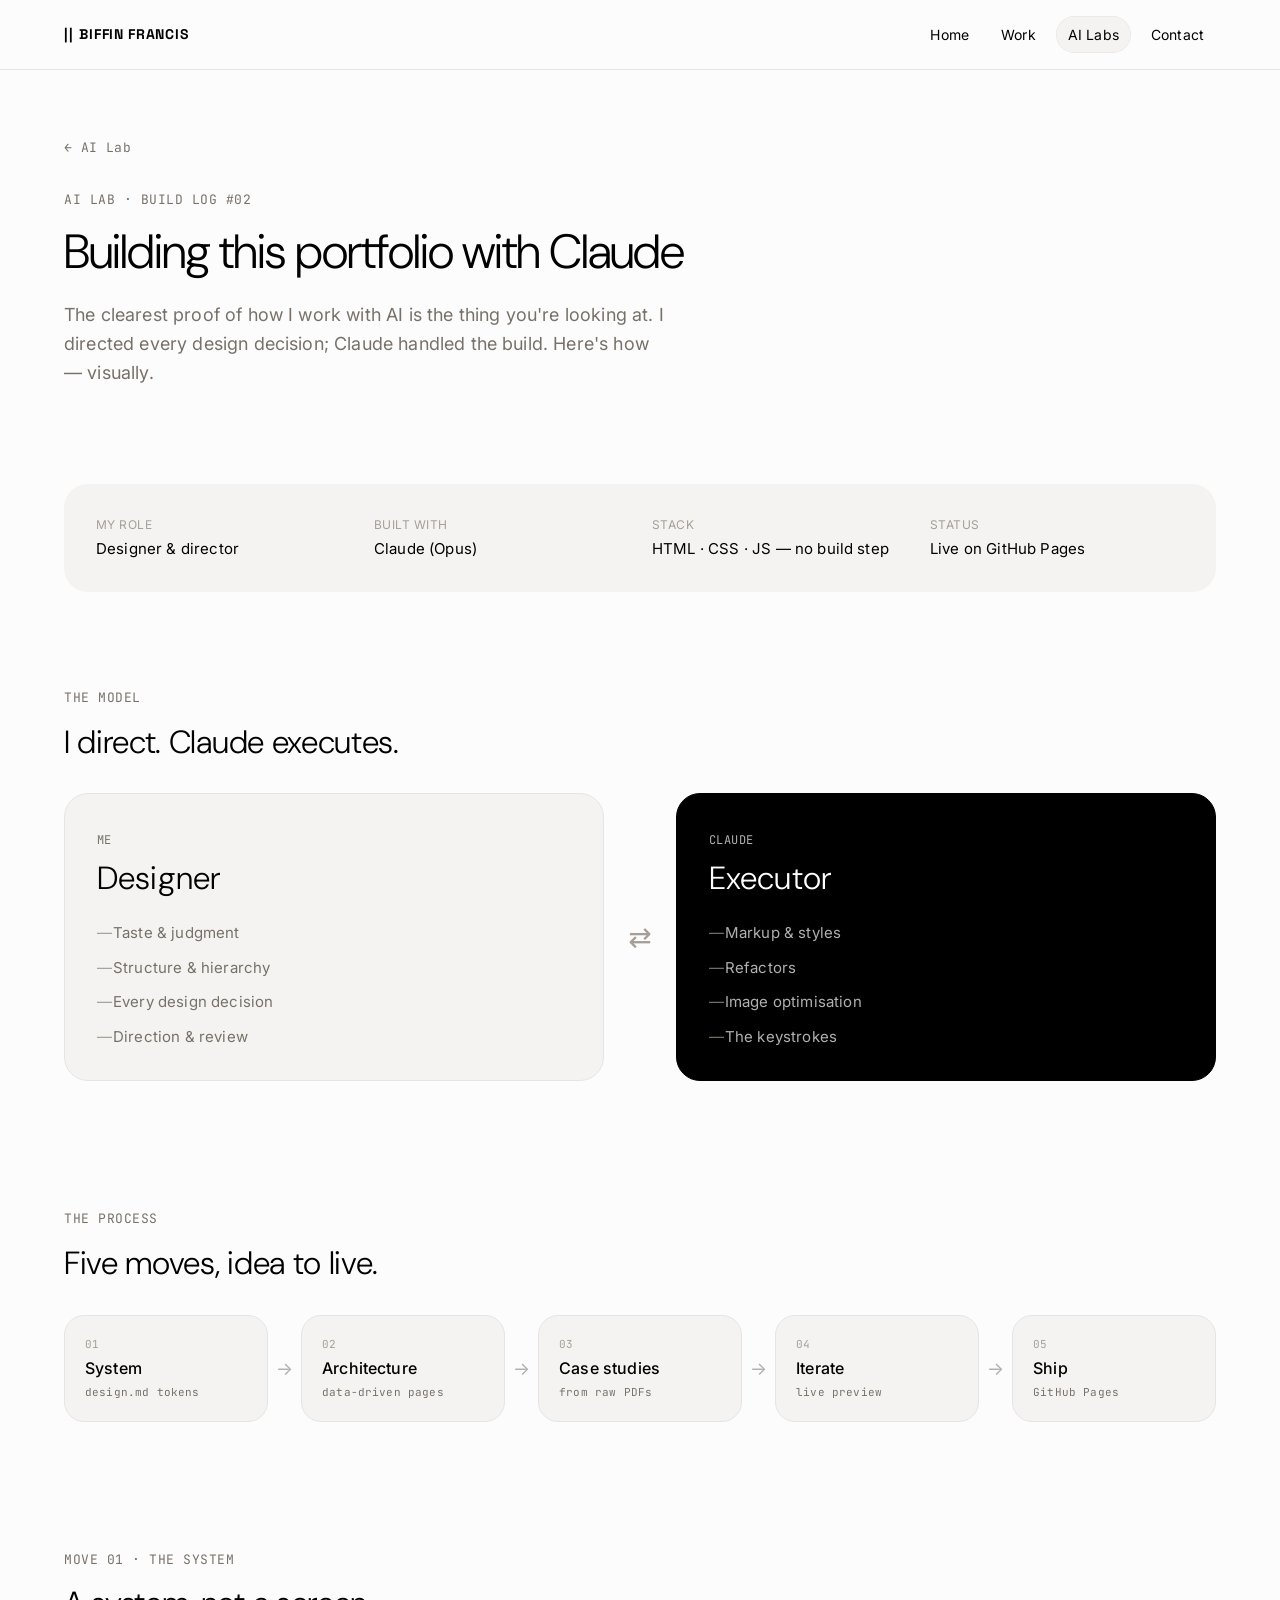
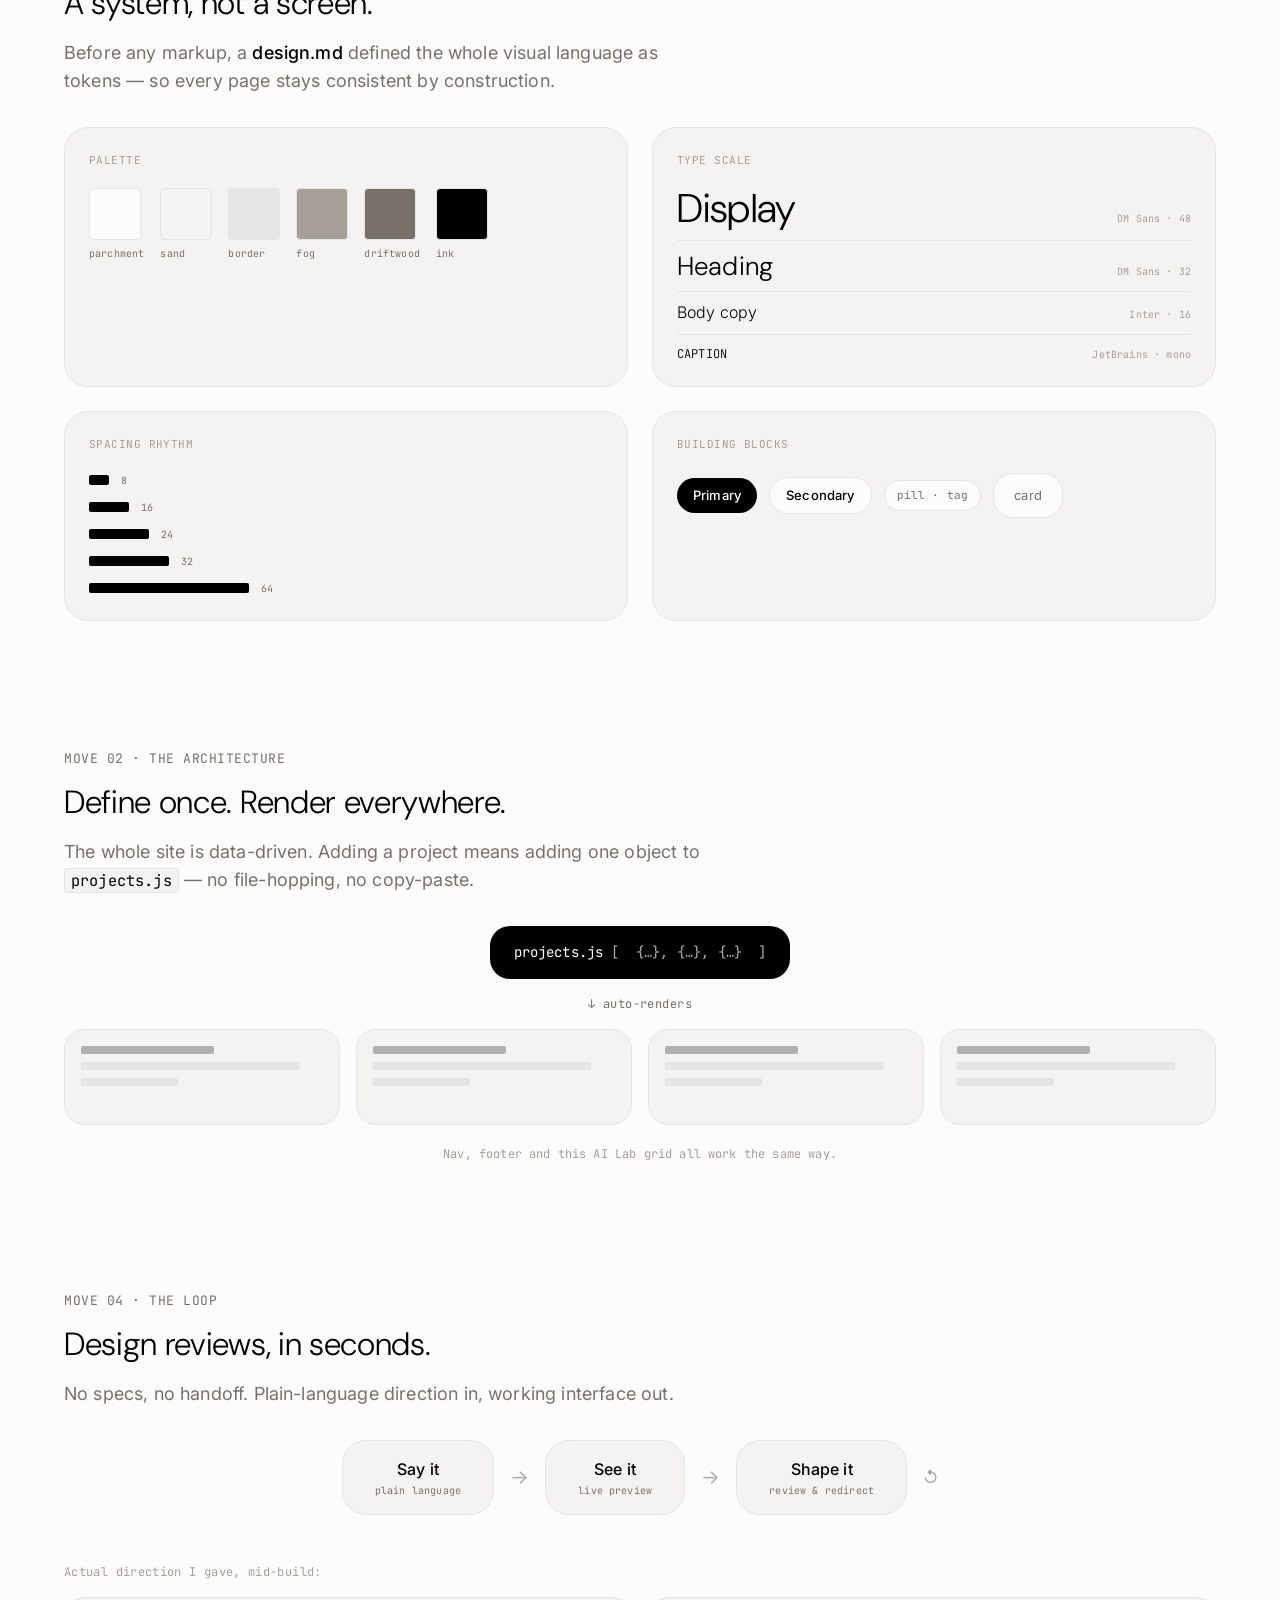
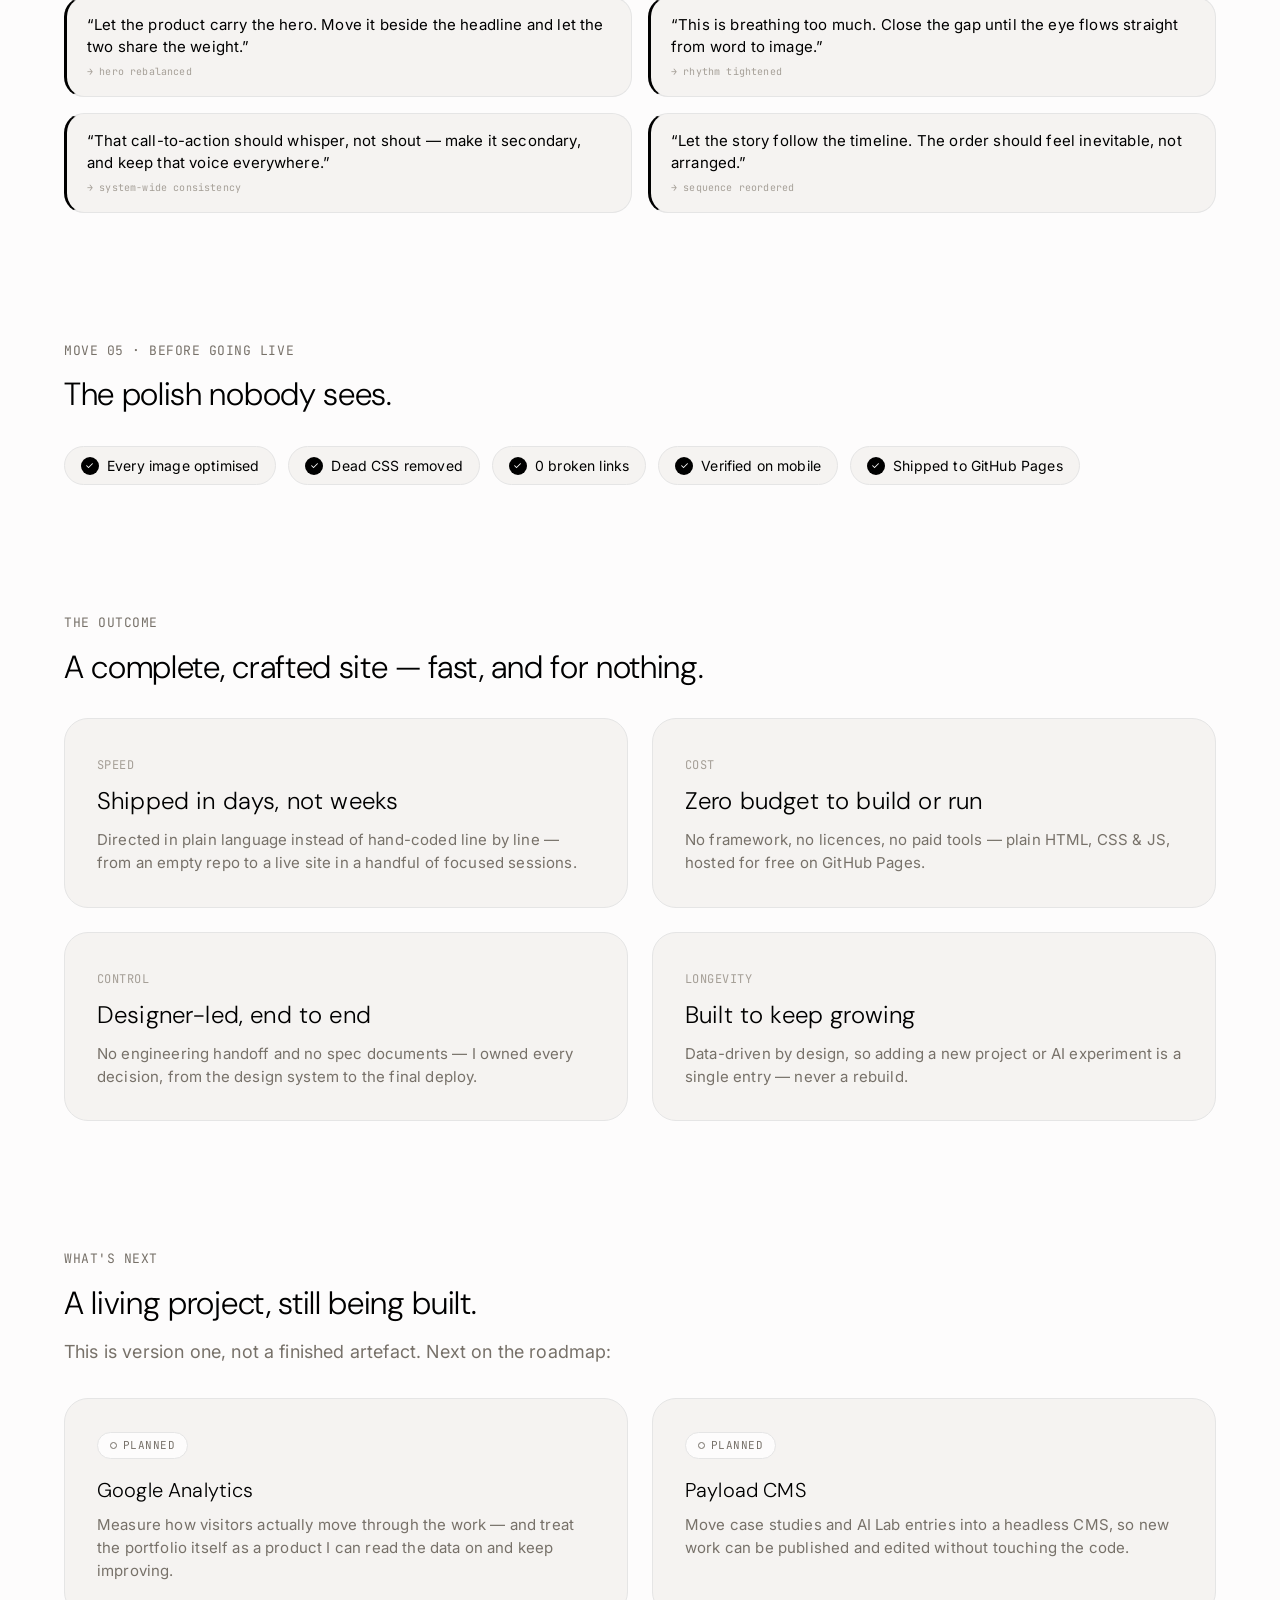
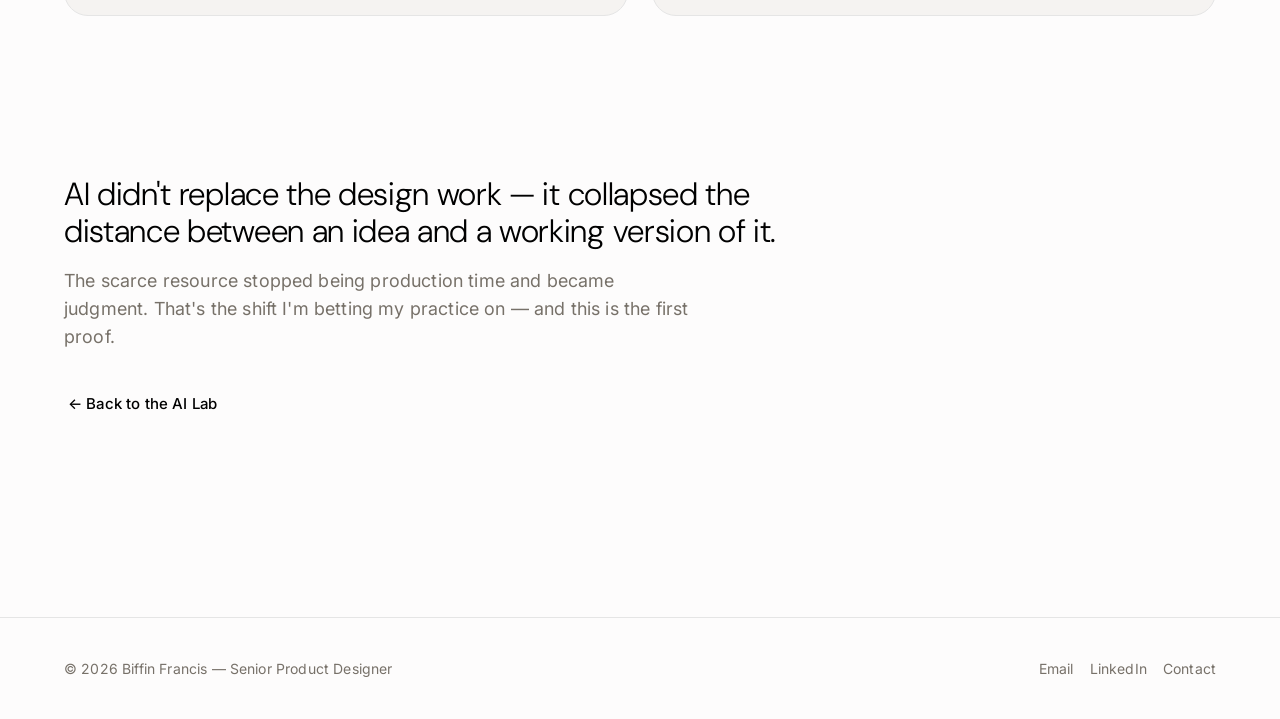
==== ai-portfolio.html @ be698247 "Add AI Lab section with two build logs - ai.html: new AI Lab landing page with data-driven experimen" ====
<!DOCTYPE html>
<html lang="en">
<head>
  <meta charset="UTF-8" />
  <meta name="viewport" content="width=device-width, initial-scale=1.0" />
  <title>Building this portfolio with Claude — Biffin Francis</title>
  <meta name="description" content="A visual build log: how this portfolio was designed and built with Claude — from a design system to a data-driven site, shown step by step." />
  <link rel="preconnect" href="https://fonts.googleapis.com" />
  <link rel="preconnect" href="https://fonts.gstatic.com" crossorigin />
  <link href="https://fonts.googleapis.com/css2?family=DM+Sans:wght@300&family=Inter:wght@400;500&family=Space+Grotesk:wght@700&family=JetBrains+Mono&display=swap" rel="stylesheet" />
  <link rel="stylesheet" href="styles.css" />
</head>
<body>
  <div id="site-nav"></div>

  <main>
    <!-- Hero -->
    <section class="section--tight">
      <div class="container">
        <a class="case-back" href="ai.html">← AI Lab</a>
        <p class="eyebrow mt-32">AI Lab · Build log #02</p>
        <h1 class="display mt-16">Building this portfolio with Claude</h1>
        <p class="hero__intro mt-24" style="max-width: 600px;">
          The clearest proof of how I work with AI is the thing you're looking at.
          I directed every design decision; Claude handled the build. Here's how — visually.
        </p>
      </div>
    </section>

    <!-- Overview -->
    <section class="section--compact">
      <div class="container">
        <div class="card card--large">
          <div class="case-overview">
            <div class="case-overview__item">
              <span class="case-overview__label">My role</span>
              <span class="case-overview__value">Designer &amp; director</span>
            </div>
            <div class="case-overview__item">
              <span class="case-overview__label">Built with</span>
              <span class="case-overview__value">Claude (Opus)</span>
            </div>
            <div class="case-overview__item">
              <span class="case-overview__label">Stack</span>
              <span class="case-overview__value">HTML · CSS · JS — no build step</span>
            </div>
            <div class="case-overview__item">
              <span class="case-overview__label">Status</span>
              <span class="case-overview__value">Live on GitHub Pages</span>
            </div>
          </div>
        </div>
      </div>
    </section>

    <!-- The model -->
    <section class="section--tight">
      <div class="container">
        <p class="eyebrow">The model</p>
        <h2 class="viz-h mt-16">I direct. Claude executes.</h2>
        <div class="model">
          <div class="model__card">
            <span class="model__role">Me</span>
            <span class="model__name">Designer</span>
            <ul class="model__list">
              <li>Taste &amp; judgment</li>
              <li>Structure &amp; hierarchy</li>
              <li>Every design decision</li>
              <li>Direction &amp; review</li>
            </ul>
          </div>
          <div class="model__link" aria-hidden="true">⇄</div>
          <div class="model__card model__card--ink">
            <span class="model__role">Claude</span>
            <span class="model__name">Executor</span>
            <ul class="model__list">
              <li>Markup &amp; styles</li>
              <li>Refactors</li>
              <li>Image optimisation</li>
              <li>The keystrokes</li>
            </ul>
          </div>
        </div>
      </div>
    </section>

    <!-- The process -->
    <section class="section--tight">
      <div class="container">
        <p class="eyebrow">The process</p>
        <h2 class="viz-h mt-16">Five moves, idea to live.</h2>
        <div class="pipeline">
          <div class="pipe-step">
            <span class="pipe-step__n">01</span>
            <span class="pipe-step__t">System</span>
            <span class="pipe-step__s">design.md tokens</span>
          </div>
          <div class="pipe-arrow" aria-hidden="true">→</div>
          <div class="pipe-step">
            <span class="pipe-step__n">02</span>
            <span class="pipe-step__t">Architecture</span>
            <span class="pipe-step__s">data-driven pages</span>
          </div>
          <div class="pipe-arrow" aria-hidden="true">→</div>
          <div class="pipe-step">
            <span class="pipe-step__n">03</span>
            <span class="pipe-step__t">Case studies</span>
            <span class="pipe-step__s">from raw PDFs</span>
          </div>
          <div class="pipe-arrow" aria-hidden="true">→</div>
          <div class="pipe-step">
            <span class="pipe-step__n">04</span>
            <span class="pipe-step__t">Iterate</span>
            <span class="pipe-step__s">live preview</span>
          </div>
          <div class="pipe-arrow" aria-hidden="true">→</div>
          <div class="pipe-step">
            <span class="pipe-step__n">05</span>
            <span class="pipe-step__t">Ship</span>
            <span class="pipe-step__s">GitHub Pages</span>
          </div>
        </div>
      </div>
    </section>

    <!-- Design system -->
    <section class="section--tight">
      <div class="container">
        <p class="eyebrow">Move 01 · The system</p>
        <h2 class="viz-h mt-16">A system, not a screen.</h2>
        <p class="viz-lead mt-16">Before any markup, a <strong>design.md</strong> defined the whole
        visual language as tokens — so every page stays consistent by construction.</p>
        <div class="ds-grid">
          <div class="ds-panel">
            <div class="ds-panel__label">Palette</div>
            <div class="swatches">
              <div class="swatch"><span class="swatch__chip" style="background:#fdfcfc"></span><span class="swatch__name">parchment</span></div>
              <div class="swatch"><span class="swatch__chip" style="background:#f5f3f1"></span><span class="swatch__name">sand</span></div>
              <div class="swatch"><span class="swatch__chip" style="background:#e5e5e5"></span><span class="swatch__name">border</span></div>
              <div class="swatch"><span class="swatch__chip" style="background:#a59f97"></span><span class="swatch__name">fog</span></div>
              <div class="swatch"><span class="swatch__chip" style="background:#777169"></span><span class="swatch__name">driftwood</span></div>
              <div class="swatch"><span class="swatch__chip" style="background:#000000"></span><span class="swatch__name">ink</span></div>
            </div>
          </div>
          <div class="ds-panel">
            <div class="ds-panel__label">Type scale</div>
            <div class="typeladder">
              <div class="typeladder__row"><span class="typeladder__sample" style="font-size:40px">Display</span><span class="typeladder__meta">DM Sans · 48</span></div>
              <div class="typeladder__row"><span class="typeladder__sample" style="font-size:26px">Heading</span><span class="typeladder__meta">DM Sans · 32</span></div>
              <div class="typeladder__row"><span class="typeladder__sample" style="font-size:16px;font-family:var(--font-inter)">Body copy</span><span class="typeladder__meta">Inter · 16</span></div>
              <div class="typeladder__row"><span class="typeladder__sample" style="font-size:12px;font-family:var(--font-mono)">CAPTION</span><span class="typeladder__meta">JetBrains · mono</span></div>
            </div>
          </div>
          <div class="ds-panel">
            <div class="ds-panel__label">Spacing rhythm</div>
            <div class="rhythm">
              <div class="rhythm__row"><span class="rhythm__bar" style="width:20px"></span><span class="rhythm__label">8</span></div>
              <div class="rhythm__row"><span class="rhythm__bar" style="width:40px"></span><span class="rhythm__label">16</span></div>
              <div class="rhythm__row"><span class="rhythm__bar" style="width:60px"></span><span class="rhythm__label">24</span></div>
              <div class="rhythm__row"><span class="rhythm__bar" style="width:80px"></span><span class="rhythm__label">32</span></div>
              <div class="rhythm__row"><span class="rhythm__bar" style="width:160px"></span><span class="rhythm__label">64</span></div>
            </div>
          </div>
          <div class="ds-panel">
            <div class="ds-panel__label">Building blocks</div>
            <div class="blocks">
              <span class="blocks__btn blocks__btn--primary">Primary</span>
              <span class="blocks__btn blocks__btn--secondary">Secondary</span>
              <span class="blocks__pill">pill · tag</span>
              <span class="blocks__card">card</span>
            </div>
          </div>
        </div>
      </div>
    </section>

    <!-- Data-driven -->
    <section class="section--tight">
      <div class="container">
        <p class="eyebrow">Move 02 · The architecture</p>
        <h2 class="viz-h mt-16">Define once. Render everywhere.</h2>
        <p class="viz-lead mt-16">The whole site is data-driven. Adding a project means adding
        one object to <span class="inline-code">projects.js</span> — no file-hopping, no copy-paste.</p>
        <div class="fanout">
          <div class="fanout__src">projects.js <span class="com">[ &nbsp;{…}, {…}, {…}&nbsp; ]</span></div>
          <div class="fanout__arrow" aria-hidden="true">↓ auto-renders</div>
          <div class="fanout__cards">
            <div class="fanout__card"><span class="bar bar--t"></span><span class="bar bar--m"></span><span class="bar bar--s"></span></div>
            <div class="fanout__card"><span class="bar bar--t"></span><span class="bar bar--m"></span><span class="bar bar--s"></span></div>
            <div class="fanout__card"><span class="bar bar--t"></span><span class="bar bar--m"></span><span class="bar bar--s"></span></div>
            <div class="fanout__card"><span class="bar bar--t"></span><span class="bar bar--m"></span><span class="bar bar--s"></span></div>
          </div>
          <div class="fanout__note">Nav, footer and this AI Lab grid all work the same way.</div>
        </div>
      </div>
    </section>

    <!-- Iteration -->
    <section class="section--tight">
      <div class="container">
        <p class="eyebrow">Move 04 · The loop</p>
        <h2 class="viz-h mt-16">Design reviews, in seconds.</h2>
        <p class="viz-lead mt-16">No specs, no handoff. Plain-language direction in, working interface out.</p>
        <div class="loop">
          <div class="loop__step"><b>Say it</b><span>plain language</span></div>
          <div class="loop__arrow" aria-hidden="true">→</div>
          <div class="loop__step"><b>See it</b><span>live preview</span></div>
          <div class="loop__arrow" aria-hidden="true">→</div>
          <div class="loop__step"><b>Shape it</b><span>review &amp; redirect</span></div>
          <div class="loop__arrow loop__arrow--back" aria-hidden="true">↺</div>
        </div>
        <p class="notes-label">Actual direction I gave, mid-build:</p>
        <div class="notes">
          <div class="note">“Let the product carry the hero. Move it beside the headline and let the two share the weight.”<span>→ hero rebalanced</span></div>
          <div class="note">“This is breathing too much. Close the gap until the eye flows straight from word to image.”<span>→ rhythm tightened</span></div>
          <div class="note">“That call-to-action should whisper, not shout — make it secondary, and keep that voice everywhere.”<span>→ system-wide consistency</span></div>
          <div class="note">“Let the story follow the timeline. The order should feel inevitable, not arranged.”<span>→ sequence reordered</span></div>
        </div>
      </div>
    </section>

    <!-- Pre-launch polish -->
    <section class="section--tight">
      <div class="container">
        <p class="eyebrow">Move 05 · Before going live</p>
        <h2 class="viz-h mt-16">The polish nobody sees.</h2>
        <div class="checklist">
          <span class="check"><span class="check__tick">✓</span> Every image optimised</span>
          <span class="check"><span class="check__tick">✓</span> Dead CSS removed</span>
          <span class="check"><span class="check__tick">✓</span> 0 broken links</span>
          <span class="check"><span class="check__tick">✓</span> Verified on mobile</span>
          <span class="check"><span class="check__tick">✓</span> Shipped to GitHub Pages</span>
        </div>
      </div>
    </section>

    <!-- The outcome (qualities, not a scoreboard) -->
    <section class="section--tight">
      <div class="container">
        <p class="eyebrow">The outcome</p>
        <h2 class="viz-h mt-16">A complete, crafted site — fast, and for nothing.</h2>
        <div class="outcomes">
          <div class="outcome">
            <span class="outcome__k">Speed</span>
            <span class="outcome__t">Shipped in days, not weeks</span>
            <p class="outcome__d">Directed in plain language instead of hand-coded line by line — from an empty repo to a live site in a handful of focused sessions.</p>
          </div>
          <div class="outcome">
            <span class="outcome__k">Cost</span>
            <span class="outcome__t">Zero budget to build or run</span>
            <p class="outcome__d">No framework, no licences, no paid tools — plain HTML, CSS &amp; JS, hosted for free on GitHub Pages.</p>
          </div>
          <div class="outcome">
            <span class="outcome__k">Control</span>
            <span class="outcome__t">Designer-led, end to end</span>
            <p class="outcome__d">No engineering handoff and no spec documents — I owned every decision, from the design system to the final deploy.</p>
          </div>
          <div class="outcome">
            <span class="outcome__k">Longevity</span>
            <span class="outcome__t">Built to keep growing</span>
            <p class="outcome__d">Data-driven by design, so adding a new project or AI experiment is a single entry — never a rebuild.</p>
          </div>
        </div>
      </div>
    </section>

    <!-- What's next -->
    <section class="section--tight">
      <div class="container">
        <p class="eyebrow">What's next</p>
        <h2 class="viz-h mt-16">A living project, still being built.</h2>
        <p class="viz-lead mt-16">This is version one, not a finished artefact. Next on the roadmap:</p>
        <div class="roadmap">
          <div class="road">
            <span class="road__status"><span class="road__dot"></span>Planned</span>
            <span class="road__t">Google Analytics</span>
            <p class="road__d">Measure how visitors actually move through the work — and treat the portfolio itself as a product I can read the data on and keep improving.</p>
          </div>
          <div class="road">
            <span class="road__status"><span class="road__dot"></span>Planned</span>
            <span class="road__t">Payload CMS</span>
            <p class="road__d">Move case studies and AI Lab entries into a headless CMS, so new work can be published and edited without touching the code.</p>
          </div>
        </div>
      </div>
    </section>

    <!-- Closing -->
    <section class="section">
      <div class="container">
        <div class="thesis">
          <p class="viz-h">AI didn't replace the design work — it collapsed the distance
          between an idea and a working version of it.</p>
          <p class="viz-lead mt-16">The scarce resource stopped being production time and became
          judgment. That's the shift I'm betting my practice on — and this is the first proof.</p>
        </div>

        <div class="back-link mt-32">
          <a class="btn btn--ghost" href="ai.html">← Back to the AI Lab</a>
        </div>
      </div>
    </section>
  </main>

  <div id="site-footer"></div>
  <script src="main.js"></script>
</body>
</html>
---- styles.css ----
/* =========================================================================
   Biffin Francis — Portfolio
   Design system: ElevenLabs "Parchment command terminal" (see design MD).
   Single source of truth for all tokens + components. Edit styles ONLY here.
   ========================================================================= */

:root {
  /* --- Colors (verbatim from design MD) --- */
  --color-parchment-white: #fdfcfc;
  --color-warm-sand: #f5f3f1;
  --color-ash-border: #e5e5e5;
  --color-midnight-ink: #000000;
  --color-driftwood: #777169;
  --color-fog: #a59f97;
  --color-silver-mist: #b1b0b0;
  --color-void-violet: #0447ff;   /* decorative orb only */
  --color-ember-orange: #E03E1A;  /* decorative orb only */

  /* --- Fonts (Google Fonts substitutes named in the MD) --- */
  --font-waldenburg: 'DM Sans', ui-sans-serif, system-ui, -apple-system, sans-serif;
  --font-waldenburgfh: 'Space Grotesk', ui-sans-serif, system-ui, sans-serif;
  --font-inter: 'Inter', ui-sans-serif, system-ui, -apple-system, sans-serif;
  --font-mono: 'JetBrains Mono', ui-monospace, Menlo, Consolas, monospace;

  /* --- Type scale --- */
  --text-caption: 10px;
  --text-body: 16px;
  --text-subheading: 18px;
  --text-heading-sm: 20px;
  --text-heading: 32px;
  --text-heading-lg: 36px;
  --text-display: 48px;

  /* --- Spacing --- */
  --spacing-4: 4px;
  --spacing-8: 8px;
  --spacing-12: 12px;
  --spacing-16: 16px;
  --spacing-20: 20px;
  --spacing-24: 24px;
  --spacing-32: 32px;
  --spacing-40: 40px;
  --spacing-48: 48px;
  --spacing-64: 64px;
  --spacing-96: 96px;

  /* --- Radius --- */
  --radius-tags: 14px;
  --radius-cards: 20px;
  --radius-cardlarge: 24px;
  --radius-full: 9999px;
  --radius-inputs: 4px;

  /* --- Shadows (sub-pixel hairlines only) --- */
  --shadow-subtle: rgba(0, 0, 0, 0.075) 0px 0px 0px 0.5px inset;
  --shadow-ring: rgba(0, 0, 0, 0.06) 0px 0px 0px 1px, rgba(0, 0, 0, 0.04) 0px 1px 2px 0px, rgba(0, 0, 0, 0.04) 0px 2px 4px 0px;
  --shadow-elevated: rgba(0, 0, 0, 0.4) 0px 0px 1px 0px, rgba(0, 0, 0, 0.04) 0px 1px 1px 0px, rgba(0, 0, 0, 0.04) 0px 2px 4px 0px;

  /* --- Layout --- */
  --page-max-width: 1200px;
}

/* --- Reset --- */
*, *::before, *::after { box-sizing: border-box; margin: 0; padding: 0; }

html { scroll-behavior: smooth; }

body {
  font-family: var(--font-inter);
  font-size: var(--text-body);
  line-height: 1.5;
  letter-spacing: 0.01em;
  color: var(--color-midnight-ink);
  background: var(--color-parchment-white);
  -webkit-font-smoothing: antialiased;
}

a { color: inherit; text-decoration: none; }
.hero__intro a, .case-block__body a, .impact-proof p a {
  color: var(--color-midnight-ink);
  text-decoration: underline;
  text-underline-offset: 2px;
}
.hero__intro a:hover, .case-block__body a:hover, .impact-proof p a:hover { color: var(--color-driftwood); }

/* --- Layout primitives --- */
.container {
  width: 100%;
  max-width: var(--page-max-width);
  margin: 0 auto;
  padding: 0 var(--spacing-24);
}

.section { padding: var(--spacing-96) 0; }
.section--tight { padding: var(--spacing-64) 0; }
.section--compact { padding: var(--spacing-32) 0; }

/* =========================================================================
   Typography
   ========================================================================= */
.display {
  font-family: var(--font-waldenburg);
  font-weight: 300;
  font-size: var(--text-display);
  line-height: 1.08;
  letter-spacing: -0.02em;
  color: var(--color-midnight-ink);
}

.heading-sm {
  font-family: var(--font-waldenburg);
  font-weight: 300;
  font-size: var(--text-heading-sm);
  line-height: 1.4;
}

.eyebrow {
  font-family: var(--font-mono);
  font-size: 13px;
  letter-spacing: 0.04em;
  text-transform: uppercase;
  color: var(--color-driftwood);
}

/* =========================================================================
   Navigation (injected by main.js)
   ========================================================================= */
.nav {
  position: sticky;
  top: 0;
  z-index: 50;
  background: var(--color-parchment-white);
  border-bottom: 1px solid var(--color-ash-border);
}
.nav__inner {
  max-width: var(--page-max-width);
  margin: 0 auto;
  padding: var(--spacing-16) var(--spacing-24);
  display: flex;
  align-items: center;
  justify-content: space-between;
}
.logo {
  font-family: var(--font-waldenburgfh);
  font-weight: 700;
  font-size: 14px;
  letter-spacing: 0.05em;
  color: var(--color-midnight-ink);
  display: inline-flex;
  align-items: center;
  gap: 6px;
}
.logo__bars { color: var(--color-midnight-ink); }
.nav__links { display: flex; align-items: center; gap: var(--spacing-8); }
.nav__link {
  font-size: 14px;
  font-weight: 400;
  color: var(--color-midnight-ink);
  padding: var(--spacing-8) var(--spacing-12);
  border-radius: var(--radius-full);
  transition: color 0.18s ease, background 0.18s ease;
}
.nav__link:hover { color: var(--color-driftwood); }
.nav__link.is-active {
  background: var(--color-warm-sand);
  box-shadow: var(--shadow-subtle);
}
.nav__toggle {
  display: none;
  background: none;
  border: 1px solid var(--color-ash-border);
  border-radius: var(--radius-full);
  width: 36px; height: 36px;
  cursor: pointer;
  font-size: 16px;
}

/* =========================================================================
   Buttons (all pill-shaped — no rectangles)
   ========================================================================= */
.btn {
  display: inline-flex;
  align-items: center;
  justify-content: center;
  gap: 8px;
  font-family: var(--font-inter);
  font-size: 15px;
  font-weight: 500;
  border-radius: var(--radius-full);
  cursor: pointer;
  transition: opacity 0.18s ease, background 0.18s ease, color 0.18s ease;
  white-space: nowrap;
}
.btn--primary {
  background: var(--color-midnight-ink);
  color: #ffffff;
  border: 1px solid var(--color-ash-border);
  padding: 10px 20px;
}
.btn--primary:hover { opacity: 0.85; }
.btn--secondary {
  background: var(--color-parchment-white);
  color: var(--color-midnight-ink);
  border: 1px solid var(--color-ash-border);
  padding: 10px 18px;
  box-shadow: var(--shadow-ring);
}
.btn--secondary:hover { background: var(--color-warm-sand); }
.btn--ghost {
  background: transparent;
  color: var(--color-midnight-ink);
  border: none;
  padding: 10px 4px;
}
.btn--ghost:hover { color: var(--color-driftwood); }

/* =========================================================================
   Cards
   ========================================================================= */
.card {
  background: var(--color-warm-sand);
  border-radius: var(--radius-cards);
  padding: var(--spacing-32);
}
.card--large { border-radius: var(--radius-cardlarge); }
.deck-cta { display: flex; align-items: center; justify-content: space-between; gap: var(--spacing-32); }
.deck-cta__text { max-width: 480px; }
.deck-cta__text p { color: var(--color-driftwood); margin-top: var(--spacing-8); }
.deck-cta__btn { flex-shrink: 0; }
@media (max-width: 640px) {
  .deck-cta { flex-direction: column; align-items: flex-start; gap: var(--spacing-24); }
}

/* =========================================================================
   Hero (asymmetric: left headline + CTA, right body)
   ========================================================================= */
.hero { position: relative; overflow: hidden; }
.hero__grid {
  display: grid;
  grid-template-columns: 1.1fr 0.9fr;
  gap: var(--spacing-48);
  align-items: center;
  padding: var(--spacing-96) 0;
}
.hero__cta { display: flex; gap: var(--spacing-12); margin-top: var(--spacing-32); flex-wrap: wrap; }
.hero__intro { color: var(--color-driftwood); font-size: var(--text-subheading); line-height: 1.6; }

/* Ambient orb — the ONLY color in the system (decorative, non-interactive) */
.orb {
  position: absolute;
  width: 380px;
  height: 380px;
  border-radius: 50%;
  right: -60px;
  top: -40px;
  background: radial-gradient(circle at 35% 35%,
      var(--color-ember-orange) 0%,
      #ff7a59 22%,
      #c33bd6 50%,
      var(--color-void-violet) 80%);
  filter: blur(8px);
  opacity: 0.28;
  pointer-events: none;
  z-index: 0;
}
.hero__grid { position: relative; z-index: 1; }

/* =========================================================================
   Stat grid
   ========================================================================= */
.stat-grid {
  display: grid;
  grid-template-columns: repeat(4, 1fr);
  gap: var(--spacing-16);
}
.stat__num {
  font-family: var(--font-waldenburg);
  font-weight: 300;
  font-size: var(--text-heading);
  letter-spacing: -0.02em;
}
.stat__label { color: var(--color-driftwood); font-size: 14px; margin-top: var(--spacing-8); }

/* =========================================================================
   Experience cards (work.html)
   ========================================================================= */
.exp-list { display: flex; flex-direction: column; gap: var(--spacing-24); }
.exp {
  display: grid;
  grid-template-columns: 0.8fr 2.2fr;
  gap: var(--spacing-32);
}
.exp__meta { display: flex; flex-direction: column; gap: var(--spacing-8); }
.exp__role { font-weight: 500; font-size: var(--text-subheading); }
.exp__dates, .exp__loc { color: var(--color-driftwood); font-size: 14px; }
.exp__body p { margin-bottom: var(--spacing-12); color: var(--color-driftwood); }
.exp__body p strong { color: var(--color-midnight-ink); font-weight: 500; }
.exp__impact {
  margin-top: var(--spacing-16);
  padding-top: var(--spacing-16);
  border-top: 1px solid var(--color-ash-border);
  color: var(--color-midnight-ink);
  font-size: 15px;
}

/* =========================================================================
   Contact
   ========================================================================= */
#contact { scroll-margin-top: 88px; }
.contact-grid { display: grid; grid-template-columns: repeat(2, 1fr); gap: var(--spacing-16); }
.contact-item { display: flex; flex-direction: column; gap: 4px; }
.contact-item__label { font-size: 13px; color: var(--color-fog); text-transform: uppercase; letter-spacing: 0.04em; }
.contact-item__value { font-size: var(--text-subheading); }
.contact-item__value a:hover { color: var(--color-driftwood); }

/* =========================================================================
   Education / recognitions
   ========================================================================= */
.edu-item { display: flex; justify-content: space-between; gap: var(--spacing-24); padding: var(--spacing-16) 0; border-bottom: 1px solid var(--color-ash-border); }
.edu-item:last-child { border-bottom: none; }
.edu-item__school { color: var(--color-driftwood); font-size: 14px; text-align: right; }

/* =========================================================================
   Footer (injected by main.js)
   ========================================================================= */
.footer {
  border-top: 1px solid var(--color-ash-border);
  margin-top: var(--spacing-96);
}
.footer__inner {
  max-width: var(--page-max-width);
  margin: 0 auto;
  padding: var(--spacing-40) var(--spacing-24);
  display: flex;
  align-items: center;
  justify-content: space-between;
  flex-wrap: wrap;
  gap: var(--spacing-16);
  color: var(--color-driftwood);
  font-size: 14px;
}
.footer__links { display: flex; gap: var(--spacing-16); }
.footer__links a:hover { color: var(--color-midnight-ink); }

/* --- Utilities --- */
.stack-8 > * + * { margin-top: var(--spacing-8); }
.stack-16 > * + * { margin-top: var(--spacing-16); }
.stack-24 > * + * { margin-top: var(--spacing-24); }
.stack-40 > * + * { margin-top: var(--spacing-40); }
.stack-64 > * + * { margin-top: var(--spacing-64); }
.mt-16 { margin-top: var(--spacing-16); }
.mt-24 { margin-top: var(--spacing-24); }
.mt-32 { margin-top: var(--spacing-32); }
.mt-40 { margin-top: var(--spacing-40); }
.mt-64 { margin-top: var(--spacing-64); }

/* =========================================================================
   Responsive
   ========================================================================= */
@media (max-width: 820px) {
  :root { --text-display: 36px; --text-heading: 28px; }
  .hero__grid { grid-template-columns: 1fr; gap: var(--spacing-24); padding: var(--spacing-64) 0; }
  .stat-grid { grid-template-columns: repeat(2, 1fr); }
  .exp { grid-template-columns: 1fr; gap: var(--spacing-16); }
  .contact-grid { grid-template-columns: 1fr; }
  .section { padding: var(--spacing-64) 0; }

  .nav__toggle { display: inline-flex; align-items: center; justify-content: center; }
  .nav__links {
    display: none;
    position: absolute;
    top: 100%; left: 0; right: 0;
    flex-direction: column;
    align-items: stretch;
    background: var(--color-parchment-white);
    border-bottom: 1px solid var(--color-ash-border);
    padding: var(--spacing-12) var(--spacing-24);
    gap: var(--spacing-4);
  }
  .nav__links.is-open { display: flex; }
  .nav { position: relative; }
}

@media (max-width: 480px) {
  .stat-grid { grid-template-columns: 1fr; }
  .edu-item { flex-direction: column; gap: 4px; }
  .edu-item__school { text-align: left; }
}

/* =========================================================================
   Project grid (work.html) — rendered from projects.js
   ========================================================================= */
.project-grid {
  display: grid;
  grid-template-columns: repeat(3, 1fr);
  gap: var(--spacing-24);
}
.project-card {
  display: flex;
  flex-direction: column;
  background: var(--color-warm-sand);
  border-radius: var(--radius-cards);
  overflow: hidden;
  transition: transform 0.18s ease, box-shadow 0.18s ease;
}
.project-card:hover {
  transform: translateY(-2px);
  box-shadow: var(--shadow-ring);
}
.project-card__thumb {
  aspect-ratio: 16 / 10;
  width: 100%;
  position: relative;
}
/* Monochrome gradient placeholder tiles — swap for real screenshots later */
.thumb--1 { background: linear-gradient(135deg, #2b2b2b 0%, #6d6962 55%, #c9c4bd 100%); }
.thumb--2 { background: linear-gradient(135deg, #e9e5e0 0%, #b1b0b0 50%, #777169 100%); }
.thumb--3 { background: linear-gradient(135deg, #777169 0%, #a59f97 45%, #f5f3f1 100%); }
.thumb--4 { background: linear-gradient(135deg, #3a3a3a 0%, #8a857d 60%, #d8d3cc 100%); }
.thumb--5 { background: linear-gradient(135deg, #cfc9c1 0%, #908a82 50%, #4a4641 100%); }
.project-card__thumb-img {
  width: 100%;
  height: 100%;
  object-fit: cover;
  display: block;
}
.project-card__thumb-label {
  position: absolute;
  left: var(--spacing-16);
  bottom: var(--spacing-16);
  font-family: var(--font-mono);
  font-size: 12px;
  letter-spacing: 0.04em;
  color: rgba(255, 255, 255, 0.92);
}
.project-card__body { padding: var(--spacing-24); display: flex; flex-direction: column; gap: var(--spacing-8); flex: 1; }
.project-card__meta {
  font-family: var(--font-mono);
  font-size: 12px;
  letter-spacing: 0.04em;
  text-transform: uppercase;
  color: var(--color-driftwood);
}
.project-card__title { font-weight: 500; font-size: var(--text-subheading); }
.project-card__summary { color: var(--color-driftwood); font-size: 14px; line-height: 1.5; }
.project-card__cta {
  margin-top: auto;
  padding-top: var(--spacing-12);
  font-size: 14px;
  font-weight: 500;
  color: var(--color-midnight-ink);
}
.project-card:hover .project-card__cta { color: var(--color-driftwood); }

/* =========================================================================
   Project detail (case study) pages
   ========================================================================= */
.case-back {
  display: inline-block;
  font-family: var(--font-mono);
  font-size: 13px;
  letter-spacing: 0.03em;
  color: var(--color-driftwood);
}
.case-back:hover { color: var(--color-midnight-ink); }

.case-overview {
  display: grid;
  grid-template-columns: repeat(4, 1fr);
  gap: var(--spacing-24);
}
.case-overview__item { display: flex; flex-direction: column; gap: var(--spacing-4); }
.case-overview__label {
  font-size: 12px; text-transform: uppercase; letter-spacing: 0.04em; color: var(--color-fog);
}
.case-overview__value { font-size: 15px; }

/* Case-study screenshots */
.case-figure { margin-left: 0; margin-right: 0; }
.case-figure img {
  display: block;
  width: 100%;
  height: auto;
  border-radius: var(--radius-cards);
  border: 1px solid var(--color-ash-border);
  background: var(--color-warm-sand);
}
.case-figure figcaption {
  font-family: var(--font-mono);
  font-size: 12px;
  color: var(--color-fog);
  margin-top: var(--spacing-12);
  text-align: center;
}
.case-figure--inline { margin-top: var(--spacing-24); }
/* Breathing room when prose follows a figure inside a case block */
.case-block__body figure + p { margin-top: var(--spacing-32); }
.case-figure--portrait img { max-width: 360px; }
.case-figure--portrait figcaption { text-align: left; max-width: 360px; }
/* Smaller, centred figure for product shots / tall screens */
.case-figure--medium img { max-width: 460px; margin-left: auto; margin-right: auto; }
.case-figure--medium figcaption { max-width: 460px; margin-left: auto; margin-right: auto; }
/* Hero with text on the left and a product image on the right */
.hero-split { display: grid; grid-template-columns: 1fr 0.78fr; gap: var(--spacing-40); align-items: center; }
.hero-split .case-figure { margin-top: 0; width: 100%; max-width: 440px; margin-left: auto; }
.hero-split .case-figure img { width: 100%; height: auto; }
.hero-split .case-figure figcaption { text-align: left; }
@media (max-width: 820px) {
  .hero-split { grid-template-columns: 1fr; gap: var(--spacing-32); }
  .hero-split .case-figure { width: auto; margin-left: 0; }
}
.impact-proof { display: grid; grid-template-columns: 1fr 1fr; gap: var(--spacing-48); align-items: start; }
.impact-proof p { color: var(--color-driftwood); }
.impact-proof p strong { color: var(--color-midnight-ink); font-weight: 500; }
.impact-proof .case-figure img,
.impact-proof .case-figure figcaption { max-width: 100%; }

.case-block { display: grid; grid-template-columns: 0.7fr 2.3fr; gap: var(--spacing-32); }
.case-block__title { font-weight: 500; font-size: var(--text-subheading); }
.case-block__body p { color: var(--color-driftwood); margin-bottom: var(--spacing-12); }
.case-block__body p strong { color: var(--color-midnight-ink); font-weight: 500; }
.case-block__body ul { list-style: none; display: flex; flex-direction: column; gap: var(--spacing-12); margin-top: var(--spacing-8); }
.case-block__body li { color: var(--color-driftwood); padding-left: var(--spacing-16); position: relative; }
.case-block__body li::before { content: "→"; position: absolute; left: 0; color: var(--color-fog); }
.case-block__body li strong { color: var(--color-midnight-ink); font-weight: 500; }

.case-divider { border: none; border-top: 1px solid var(--color-ash-border); }

@media (max-width: 820px) {
  .project-grid { grid-template-columns: repeat(2, 1fr); }
  .case-overview { grid-template-columns: repeat(2, 1fr); }
  .case-block { grid-template-columns: 1fr; gap: var(--spacing-16); }
  .impact-proof { grid-template-columns: 1fr; gap: var(--spacing-24); }
}

/* Phones: one project per row (must come after the 820px rule to win the cascade) */
@media (max-width: 640px) {
  .project-grid { grid-template-columns: 1fr; }
}

/* =========================================================================
   AI Lab (ai.html) — a "space", styled distinct from Work via a light
   command-terminal motif (mono labels, status dots, tool pills).
   ========================================================================= */
.lab-intro { max-width: 640px; }

/* Terminal-style command line under the hero */
.lab-prompt {
  font-family: var(--font-mono);
  font-size: 13px;
  letter-spacing: 0.03em;
  color: var(--color-driftwood);
}
.lab-prompt__sign { color: var(--color-fog); margin-right: 8px; }
.lab-prompt__flag { color: var(--color-midnight-ink); }

.lab-grid {
  display: grid;
  grid-template-columns: repeat(2, 1fr);
  gap: var(--spacing-24);
  margin-top: var(--spacing-32);
}
.lab-card {
  display: flex;
  flex-direction: column;
  background: var(--color-warm-sand);
  border: 1px solid var(--color-ash-border);
  border-radius: var(--radius-cardlarge);
  overflow: hidden;
  transition: transform 0.18s ease, box-shadow 0.18s ease;
}
a.lab-card:hover { transform: translateY(-3px); box-shadow: var(--shadow-ring); }

/* Cover — a simple block filled with the brand gradient. The AI Lab is the
   one colourful corner of an otherwise monochrome site. Each project picks a
   gradient variant (.lab-cover--N) so the grid stays varied but cohesive. */
.lab-card__cover {
  position: relative;
  aspect-ratio: 16 / 10;
  border-bottom: 1px solid var(--color-ash-border);
  overflow: hidden;
}
.lab-cover--1 { background: radial-gradient(circle at 32% 30%, #ffe1d4 0%, #f3d8f1 52%, #dae2ff 100%); }
.lab-cover--2 { background: linear-gradient(135deg, #ffe1d4 0%, #f1d6f2 50%, #dae2ff 100%); }
.lab-cover--3 { background: radial-gradient(circle at 72% 66%, #ffd9c8 0%, #eed4f2 48%, #d7e1ff 100%); }
.lab-cover--4 { background: conic-gradient(from 210deg at 40% 40%, #ffe1d4, #f1d6f2, #dae2ff, #ffe1d4); }
.lab-cover--5 { background: linear-gradient(60deg, #dae2ff 0%, #f1d6f2 50%, #ffe1d4 100%); }
/* Blueprint grid texture */
.lab-card__grid {
  position: absolute; inset: 0;
  background-image:
    linear-gradient(to right, rgba(0, 0, 0, 0.05) 1px, transparent 1px),
    linear-gradient(to bottom, rgba(0, 0, 0, 0.05) 1px, transparent 1px);
  background-size: 26px 26px;
  pointer-events: none;
}
/* Decorative ring accent */
.lab-card__ring {
  position: absolute;
  width: 150px; height: 150px;
  top: -44px; left: -44px;
  border: 1.5px solid rgba(255, 255, 255, 0.55);
  border-radius: 50%;
  pointer-events: none;
}
.lab-card__ring::after {
  content: '';
  position: absolute;
  width: 78px; height: 78px;
  right: -30px; bottom: -30px;
  border: 1.5px solid rgba(255, 255, 255, 0.45);
  border-radius: 50%;
}
/* Corner registration ticks (blueprint detail) */
.lab-card__cover::before,
.lab-card__cover::after {
  content: '';
  position: absolute;
  width: 12px; height: 12px;
  pointer-events: none;
  z-index: 1;
}
.lab-card__cover::before {
  top: 14px; right: 14px;
  border-top: 1.5px solid rgba(0, 0, 0, 0.22);
  border-right: 1.5px solid rgba(0, 0, 0, 0.22);
}
.lab-card__cover::after {
  bottom: 14px; left: 14px;
  border-bottom: 1.5px solid rgba(0, 0, 0, 0.22);
  border-left: 1.5px solid rgba(0, 0, 0, 0.22);
}
/* Small kicker label */
.lab-card__kicker {
  position: absolute;
  top: var(--spacing-16); left: var(--spacing-16);
  font-family: var(--font-mono);
  font-size: 10px; letter-spacing: 0.18em;
  color: rgba(0, 0, 0, 0.42);
  z-index: 2;
}
/* Large editorial index numeral — the focal point */
.lab-card__num {
  position: absolute;
  right: var(--spacing-20); bottom: -6px;
  font-family: var(--font-waldenburg);
  font-weight: 300;
  font-size: 104px; line-height: 1;
  color: rgba(255, 255, 255, 0.62);
  z-index: 2;
}

.lab-card__body { padding: var(--spacing-24); display: flex; flex-direction: column; gap: var(--spacing-12); flex: 1; }
.lab-card__meta {
  display: flex; align-items: center; justify-content: space-between;
  font-family: var(--font-mono); font-size: 12px; letter-spacing: 0.03em;
  color: var(--color-driftwood);
}
.lab-card__path { font-family: var(--font-mono); font-size: 11px; color: var(--color-fog); }
.lab-card__status { display: inline-flex; align-items: center; gap: 6px; }
.lab-card__dot { width: 7px; height: 7px; border-radius: 50%; background: var(--color-midnight-ink); }
.lab-card__title {
  font-family: var(--font-waldenburg);
  font-weight: 300;
  font-size: var(--text-heading-sm);
  line-height: 1.3;
}
.lab-card__desc { color: var(--color-driftwood); font-size: 15px; line-height: 1.55; }
.lab-tags { display: flex; flex-wrap: wrap; gap: var(--spacing-8); margin-top: var(--spacing-4); }
.lab-tag {
  font-family: var(--font-mono);
  font-size: 11px;
  letter-spacing: 0.03em;
  color: var(--color-driftwood);
  background: var(--color-parchment-white);
  border: 1px solid var(--color-ash-border);
  border-radius: var(--radius-full);
  padding: 4px 10px;
}
.lab-card__cta { margin-top: auto; padding-top: var(--spacing-12); font-size: 14px; font-weight: 500; color: var(--color-midnight-ink); }
.lab-card__cta--muted { color: var(--color-fog); }
a.lab-card:hover .lab-card__cta { color: var(--color-driftwood); }

/* Featured entry — cover beside the text, spanning the full row */
.lab-card--featured {
  grid-column: 1 / -1;
  flex-direction: row;
  align-items: stretch;
}
.lab-card--featured .lab-card__cover {
  flex: 0 0 32%;
  aspect-ratio: auto;
  border-bottom: none;
  border-right: 1px solid var(--color-ash-border);
}
.lab-card--featured .lab-card__cover { min-height: 240px; }
.lab-card--featured .lab-card__num { font-size: 150px; }
.lab-card--featured .lab-card__ring { width: 200px; height: 200px; top: -56px; left: -56px; }
.lab-card--featured .lab-card__ring::after { width: 104px; height: 104px; }
.lab-card--featured .lab-card__body { flex: 1 1 auto; justify-content: center; gap: var(--spacing-16); }
.lab-card--featured .lab-card__title { font-size: var(--text-heading); }
.lab-card--featured .lab-card__desc { max-width: 520px; }

/* Quiet terminal-cursor tile signalling the space will grow */
.lab-soon {
  display: flex;
  align-items: center;
  gap: var(--spacing-8);
  min-height: 160px;
  padding: var(--spacing-24);
  border: 1px dashed var(--color-ash-border);
  border-radius: var(--radius-cardlarge);
  font-family: var(--font-mono);
  font-size: 13px;
  color: var(--color-fog);
}
.lab-soon__cursor { animation: lab-blink 1.1s steps(1) infinite; }
@keyframes lab-blink { 50% { opacity: 0; } }
@media (prefers-reduced-motion: reduce) { .lab-soon__cursor { animation: none; } }

@media (max-width: 820px) {
  .lab-card--featured { flex-direction: column; }
  .lab-card--featured .lab-card__cover {
    flex: none;
    aspect-ratio: 16 / 10;
    border-right: none;
    border-bottom: 1px solid var(--color-ash-border);
  }
}

/* =========================================================================
   AI build-log visuals (ai-portfolio.html) — show, don't tell
   ========================================================================= */
.viz-h {
  font-family: var(--font-waldenburg);
  font-weight: 300;
  font-size: var(--text-heading);
  line-height: 1.18;
  letter-spacing: -0.01em;
}
.viz-lead { color: var(--color-driftwood); font-size: var(--text-subheading); line-height: 1.55; max-width: 640px; }
.viz-lead strong { color: var(--color-midnight-ink); font-weight: 500; }

.inline-code {
  font-family: var(--font-mono);
  font-size: 0.85em;
  color: var(--color-midnight-ink);
  background: var(--color-warm-sand);
  border: 1px solid var(--color-ash-border);
  border-radius: var(--radius-inputs);
  padding: 1px 6px;
}

/* --- The model: director ⇄ executor --- */
.model { display: grid; grid-template-columns: 1fr auto 1fr; gap: var(--spacing-24); align-items: stretch; margin-top: var(--spacing-32); }
.model__card { background: var(--color-warm-sand); border: 1px solid var(--color-ash-border); border-radius: var(--radius-cardlarge); padding: var(--spacing-32); }
.model__card--ink { background: var(--color-midnight-ink); border-color: var(--color-midnight-ink); }
.model__role { font-family: var(--font-mono); font-size: 12px; letter-spacing: 0.04em; text-transform: uppercase; color: var(--color-driftwood); }
.model__card--ink .model__role { color: var(--color-silver-mist); }
.model__name { display: block; font-family: var(--font-waldenburg); font-weight: 300; font-size: var(--text-heading); margin-top: var(--spacing-4); }
.model__card--ink .model__name { color: #fff; }
.model__list { list-style: none; margin-top: var(--spacing-20); display: flex; flex-direction: column; gap: var(--spacing-12); }
.model__list li { color: var(--color-driftwood); font-size: 15px; padding-left: var(--spacing-16); position: relative; }
.model__list li::before { content: "—"; position: absolute; left: 0; color: var(--color-fog); }
.model__card--ink .model__list li { color: var(--color-silver-mist); }
.model__card--ink .model__list li::before { color: var(--color-driftwood); }
.model__link { display: flex; align-items: center; justify-content: center; font-size: 28px; color: var(--color-fog); }

/* --- Process pipeline --- */
.pipeline { display: flex; align-items: stretch; gap: var(--spacing-8); margin-top: var(--spacing-32); }
.pipe-step { flex: 1; background: var(--color-warm-sand); border: 1px solid var(--color-ash-border); border-radius: var(--radius-cards); padding: var(--spacing-20); display: flex; flex-direction: column; gap: 4px; }
.pipe-step__n { font-family: var(--font-mono); font-size: 11px; color: var(--color-fog); }
.pipe-step__t { font-weight: 500; font-size: 16px; }
.pipe-step__s { font-family: var(--font-mono); font-size: 11px; color: var(--color-driftwood); }
.pipe-arrow { display: flex; align-items: center; color: var(--color-silver-mist); font-size: 18px; }

/* --- Design system showcase --- */
.ds-grid { display: grid; grid-template-columns: 1fr 1fr; gap: var(--spacing-24); margin-top: var(--spacing-32); }
.ds-panel { background: var(--color-warm-sand); border: 1px solid var(--color-ash-border); border-radius: var(--radius-cardlarge); padding: var(--spacing-24); }
.ds-panel__label { font-family: var(--font-mono); font-size: 11px; letter-spacing: 0.04em; text-transform: uppercase; color: var(--color-fog); margin-bottom: var(--spacing-20); }
.swatches { display: flex; gap: var(--spacing-16); flex-wrap: wrap; }
.swatch { display: flex; flex-direction: column; gap: 6px; }
.swatch__chip { width: 52px; height: 52px; border-radius: var(--radius-inputs); border: 1px solid var(--color-ash-border); }
.swatch__name { font-family: var(--font-mono); font-size: 10px; color: var(--color-driftwood); }
.typeladder { display: flex; flex-direction: column; gap: var(--spacing-12); }
.typeladder__row { display: flex; align-items: baseline; justify-content: space-between; gap: var(--spacing-16); border-bottom: 1px solid var(--color-ash-border); padding-bottom: var(--spacing-12); }
.typeladder__row:last-child { border-bottom: none; padding-bottom: 0; }
.typeladder__sample { font-family: var(--font-waldenburg); font-weight: 300; line-height: 1; color: var(--color-midnight-ink); }
.typeladder__meta { font-family: var(--font-mono); font-size: 10px; color: var(--color-fog); white-space: nowrap; }
.rhythm { display: flex; flex-direction: column; gap: var(--spacing-12); }
.rhythm__row { display: flex; align-items: center; gap: var(--spacing-12); }
.rhythm__bar { height: 10px; background: var(--color-midnight-ink); border-radius: 2px; }
.rhythm__label { font-family: var(--font-mono); font-size: 10px; color: var(--color-driftwood); }
.blocks { display: flex; flex-wrap: wrap; gap: var(--spacing-12); align-items: center; }
.blocks__btn { font-size: 13px; font-weight: 500; border-radius: var(--radius-full); padding: 8px 16px; }
.blocks__btn--primary { background: var(--color-midnight-ink); color: #fff; }
.blocks__btn--secondary { background: var(--color-parchment-white); color: var(--color-midnight-ink); border: 1px solid var(--color-ash-border); }
.blocks__pill { font-family: var(--font-mono); font-size: 11px; color: var(--color-driftwood); background: var(--color-parchment-white); border: 1px solid var(--color-ash-border); border-radius: var(--radius-full); padding: 6px 12px; }
.blocks__card { font-size: 13px; color: var(--color-driftwood); background: var(--color-parchment-white); border: 1px solid var(--color-ash-border); border-radius: var(--radius-cards); padding: 12px 20px; }

/* --- Data-driven fanout --- */
.fanout { display: flex; flex-direction: column; align-items: center; gap: var(--spacing-16); margin-top: var(--spacing-32); }
.fanout__src { background: var(--color-midnight-ink); color: #fff; border-radius: var(--radius-cards); padding: var(--spacing-16) var(--spacing-24); font-family: var(--font-mono); font-size: 14px; }
.fanout__src .com { color: var(--color-silver-mist); }
.fanout__arrow { font-family: var(--font-mono); font-size: 12px; letter-spacing: 0.04em; color: var(--color-driftwood); }
.fanout__cards { display: grid; grid-template-columns: repeat(4, 1fr); gap: var(--spacing-16); width: 100%; }
.fanout__card { background: var(--color-warm-sand); border: 1px solid var(--color-ash-border); border-radius: var(--radius-cards); padding: var(--spacing-16); display: flex; flex-direction: column; gap: 8px; min-height: 96px; }
.fanout__card .bar { height: 8px; border-radius: 2px; background: var(--color-ash-border); }
.fanout__card .bar--t { width: 55%; background: var(--color-silver-mist); }
.fanout__card .bar--m { width: 90%; }
.fanout__card .bar--s { width: 40%; }
.fanout__note { font-family: var(--font-mono); font-size: 12px; color: var(--color-fog); margin-top: var(--spacing-4); }

/* --- Iteration loop + review notes --- */
.loop { display: flex; align-items: center; justify-content: center; gap: var(--spacing-16); margin-top: var(--spacing-32); flex-wrap: wrap; }
.loop__step { background: var(--color-warm-sand); border: 1px solid var(--color-ash-border); border-radius: var(--radius-cardlarge); padding: var(--spacing-16) var(--spacing-32); display: flex; flex-direction: column; align-items: center; gap: 2px; }
.loop__step b { font-weight: 500; font-size: 16px; }
.loop__step span { font-family: var(--font-mono); font-size: 10px; color: var(--color-driftwood); }
.loop__arrow { color: var(--color-silver-mist); font-size: 20px; }
.loop__arrow--back { color: var(--color-fog); font-size: 16px; }
.notes-label { font-family: var(--font-mono); font-size: 12px; letter-spacing: 0.03em; color: var(--color-fog); margin-top: var(--spacing-48); }
.notes { display: grid; grid-template-columns: repeat(2, 1fr); gap: var(--spacing-16); margin-top: var(--spacing-16); }
.note { background: var(--color-warm-sand); border: 1px solid var(--color-ash-border); border-left: 3px solid var(--color-midnight-ink); border-radius: var(--radius-cards); padding: var(--spacing-16) var(--spacing-20); font-size: 15px; color: var(--color-midnight-ink); line-height: 1.45; }
.note span { display: block; font-family: var(--font-mono); font-size: 10px; color: var(--color-fog); margin-top: var(--spacing-8); }

/* --- Pre-launch checklist --- */
.checklist { display: flex; flex-wrap: wrap; gap: var(--spacing-12); margin-top: var(--spacing-32); }
.check { display: inline-flex; align-items: center; gap: var(--spacing-8); background: var(--color-warm-sand); border: 1px solid var(--color-ash-border); border-radius: var(--radius-full); padding: var(--spacing-8) var(--spacing-16); font-size: 14px; }
.check__tick { display: inline-flex; align-items: center; justify-content: center; width: 18px; height: 18px; border-radius: 50%; background: var(--color-midnight-ink); color: #fff; font-size: 10px; flex-shrink: 0; }

/* --- The outcome: qualities, not a scoreboard --- */
.outcomes { display: grid; grid-template-columns: repeat(2, 1fr); gap: var(--spacing-24); margin-top: var(--spacing-32); }
.outcome { background: var(--color-warm-sand); border: 1px solid var(--color-ash-border); border-radius: var(--radius-cardlarge); padding: var(--spacing-32); }
.outcome__k { font-family: var(--font-mono); font-size: 12px; letter-spacing: 0.04em; text-transform: uppercase; color: var(--color-fog); }
.outcome__t { display: block; font-family: var(--font-waldenburg); font-weight: 300; font-size: 24px; line-height: 1.2; margin-top: var(--spacing-12); }
.outcome__d { color: var(--color-driftwood); font-size: 15px; line-height: 1.55; margin-top: var(--spacing-12); }

/* --- Roadmap: planned future work --- */
.roadmap { display: grid; grid-template-columns: repeat(2, 1fr); gap: var(--spacing-24); margin-top: var(--spacing-32); }
.road { background: var(--color-warm-sand); border: 1px solid var(--color-ash-border); border-radius: var(--radius-cardlarge); padding: var(--spacing-32); }
.road__status { display: inline-flex; align-items: center; gap: 6px; font-family: var(--font-mono); font-size: 11px; letter-spacing: 0.04em; text-transform: uppercase; color: var(--color-driftwood); background: var(--color-parchment-white); border: 1px solid var(--color-ash-border); border-radius: var(--radius-full); padding: 4px 12px; }
.road__dot { width: 7px; height: 7px; border-radius: 50%; border: 1.5px solid var(--color-driftwood); }
.road__t { display: block; font-family: var(--font-waldenburg); font-weight: 300; font-size: var(--text-heading-sm); margin-top: var(--spacing-16); }
.road__d { color: var(--color-driftwood); font-size: 15px; line-height: 1.55; margin-top: var(--spacing-8); }

.thesis { max-width: 760px; }

/* --- Small diagram caption (replaces trailing paragraphs, build log #02) --- */
.diagram-cap { margin-top: var(--spacing-20); max-width: 640px; font-size: 14px; line-height: 1.5; color: var(--color-fog); font-style: italic; }

/* --- End-to-end walk-through timeline (build log #02) --- */
.walk { margin-top: var(--spacing-40); max-width: 720px; }
.walk-step { position: relative; padding-left: 64px; padding-bottom: var(--spacing-40); }
.walk-step:last-child { padding-bottom: 0; }
.walk-step::before { content: ''; position: absolute; left: 23px; top: 6px; bottom: 0; width: 2px; background: var(--color-ash-border); }
.walk-step:last-child::before { display: none; }
.walk-step__n { position: absolute; left: 0; top: 0; width: 48px; height: 48px; border-radius: 50%; background: var(--color-midnight-ink); color: #fff; font-family: var(--font-waldenburg); font-weight: 300; font-size: 18px; display: flex; align-items: center; justify-content: center; }
.walk-step__k { font-family: var(--font-mono); font-size: 11px; letter-spacing: 0.06em; text-transform: uppercase; color: var(--color-fog); }
.walk-step__t { display: block; font-family: var(--font-waldenburg); font-weight: 300; font-size: 22px; line-height: 1.25; margin-top: 4px; }
.walk-step__d { color: var(--color-driftwood); font-size: 15px; line-height: 1.55; margin-top: var(--spacing-8); max-width: 560px; }
.walk-cmd { display: inline-block; margin-top: var(--spacing-16); font-family: var(--font-mono); font-size: 13px; color: var(--color-midnight-ink); background: var(--color-warm-sand); border: 1px solid var(--color-ash-border); border-radius: 10px; padding: var(--spacing-8) var(--spacing-16); }
.walk-cmd::before { content: '$ '; color: var(--color-fog); }

/* --- Generated-file artifacts (build log #02) --- */
.artifact { background: var(--color-parchment-white); border: 1px solid var(--color-ash-border); border-radius: var(--radius-cards); margin-top: var(--spacing-16); overflow: hidden; }
.artifact__bar { display: flex; align-items: center; gap: var(--spacing-8); font-family: var(--font-mono); font-size: 11px; color: var(--color-driftwood); background: var(--color-warm-sand); border-bottom: 1px solid var(--color-ash-border); padding: var(--spacing-8) var(--spacing-16); }
.artifact__bar::before { content: ''; width: 8px; height: 8px; border-radius: 2px; background: var(--color-silver-mist); flex-shrink: 0; }
.artifact__body { padding: var(--spacing-20); }
.art-text { font-size: 14px; line-height: 1.6; color: var(--color-midnight-ink); }
.art-meta { font-family: var(--font-mono); font-size: 11px; color: var(--color-fog); margin-top: var(--spacing-12); }
.art-list { list-style: none; display: flex; flex-direction: column; gap: var(--spacing-8); }
.art-list li { font-family: var(--font-mono); font-size: 13px; color: var(--color-driftwood); }
.art-list__on { color: var(--color-midnight-ink) !important; }
.art-list__on span { color: var(--color-fog); }
.art-head { display: flex; align-items: center; justify-content: space-between; gap: var(--spacing-12); flex-wrap: wrap; margin-bottom: var(--spacing-16); }
.art-head__who { display: inline-flex; align-items: center; gap: var(--spacing-12); font-family: var(--font-mono); font-size: 12px; color: var(--color-driftwood); }
.art-head__avatar { display: inline-flex; align-items: center; justify-content: center; width: 24px; height: 24px; border-radius: 50%; background: var(--color-midnight-ink); color: #fff; font-family: var(--font-waldenburg); font-size: 12px; }
.art-head__result { font-family: var(--font-mono); font-size: 11px; letter-spacing: 0.04em; color: var(--color-driftwood); border: 1px solid var(--color-ash-border); border-radius: var(--radius-full); padding: 3px 12px; }
.art-quote { font-family: var(--font-waldenburg); font-weight: 300; font-size: 18px; line-height: 1.45; color: var(--color-midnight-ink); border-left: 3px solid var(--color-midnight-ink); padding-left: var(--spacing-16); }
.art-issue { display: flex; gap: var(--spacing-12); align-items: flex-start; }
.art-sev { flex-shrink: 0; font-family: var(--font-mono); font-size: 10px; letter-spacing: 0.06em; color: #fff; background: var(--color-midnight-ink); border-radius: 4px; padding: 3px 8px; margin-top: 2px; }

/* --- Tech stack layers (build log #02) --- */
.techstack { display: flex; flex-direction: column; gap: var(--spacing-12); margin-top: var(--spacing-32); max-width: 760px; }
.layer { display: flex; align-items: center; gap: var(--spacing-20); background: var(--color-warm-sand); border: 1px solid var(--color-ash-border); border-radius: var(--radius-cards); padding: var(--spacing-20) var(--spacing-24); }
.layer__name { font-family: var(--font-waldenburg); font-weight: 300; font-size: 19px; flex: 0 0 auto; min-width: 180px; }
.layer__role { font-family: var(--font-mono); font-size: 12px; color: var(--color-driftwood); flex: 1 1 auto; }
.layer__tag { font-family: var(--font-mono); font-size: 11px; letter-spacing: 0.04em; text-transform: uppercase; color: var(--color-fog); background: var(--color-parchment-white); border: 1px solid var(--color-ash-border); border-radius: var(--radius-full); padding: 4px 12px; flex: 0 0 auto; }

/* --- Get-the-kit CTA banner (build log #02) --- */
.kit-cta { background: var(--color-midnight-ink); border-radius: var(--radius-cardlarge); padding: var(--spacing-64) var(--spacing-48); text-align: center; max-width: 760px; margin: var(--spacing-16) auto 0; }
.kit-cta__eyebrow { font-family: var(--font-mono); font-size: 12px; letter-spacing: 0.06em; text-transform: uppercase; color: var(--color-silver-mist); }
.kit-cta__title { font-family: var(--font-waldenburg); font-weight: 300; font-size: 32px; line-height: 1.2; color: #fff; margin-top: var(--spacing-16); }
.kit-cta__text { font-size: 16px; line-height: 1.65; color: var(--color-silver-mist); max-width: 540px; margin: var(--spacing-16) auto 0; }
.kit-cta__btn { margin-top: var(--spacing-32); background: #fff; color: var(--color-midnight-ink); border-color: #fff; }
.kit-cta__btn:hover { opacity: 0.9; }
.back-link { text-align: left; }

/* --- Persona archetypes (build log #02) --- */
.archetypes { display: grid; grid-template-columns: repeat(4, 1fr); gap: var(--spacing-16); margin-top: var(--spacing-32); }
.arch { background: var(--color-warm-sand); border: 1px solid var(--color-ash-border); border-radius: var(--radius-cards); padding: var(--spacing-24); }
.arch__tag { font-family: var(--font-mono); font-size: 11px; color: var(--color-fog); }
.arch__t { display: block; font-family: var(--font-waldenburg); font-weight: 300; font-size: 19px; line-height: 1.25; margin-top: var(--spacing-12); }
.arch__d { color: var(--color-driftwood); font-size: 14px; line-height: 1.5; margin-top: var(--spacing-8); }

/* --- Sample session card (build log #02) --- */
.scorecard { border: 1px solid var(--color-ash-border); border-radius: var(--radius-cards); padding: var(--spacing-16) var(--spacing-20); background: var(--color-parchment-white); }
.metricrow { display: flex; align-items: center; justify-content: space-between; padding: var(--spacing-12) 0; border-bottom: 1px solid var(--color-ash-border); font-size: 14px; }
.metricrow:first-child { padding-top: 0; }
.metricrow__k { color: var(--color-driftwood); }
.metricrow__v { font-family: var(--font-mono); font-size: 13px; color: var(--color-midnight-ink); }
.metricrow--total { border-bottom: none; padding-bottom: 0; }
.metricrow--total .metricrow__k, .metricrow--total .metricrow__v { font-size: 15px; color: var(--color-midnight-ink); font-weight: 500; }

/* --- Metric explainer ladder (build log #02) --- */
.metrics { display: grid; grid-template-columns: repeat(3, 1fr); gap: var(--spacing-16); margin-top: var(--spacing-32); }
.metric { background: var(--color-warm-sand); border: 1px solid var(--color-ash-border); border-radius: var(--radius-cards); padding: var(--spacing-24); }
.metric--accent { background: var(--color-midnight-ink); border-color: var(--color-midnight-ink); }
.metric__k { font-family: var(--font-mono); font-size: 12px; letter-spacing: 0.04em; text-transform: uppercase; color: var(--color-fog); }
.metric__q { display: block; font-family: var(--font-waldenburg); font-weight: 300; font-size: 18px; line-height: 1.3; margin-top: var(--spacing-12); color: var(--color-midnight-ink); }
.metric__s { display: block; font-family: var(--font-mono); font-size: 12px; color: var(--color-driftwood); margin-top: var(--spacing-12); }
.metric--accent .metric__k { color: var(--color-silver-mist); }
.metric--accent .metric__q { color: #fff; }
.metric--accent .metric__s { color: var(--color-silver-mist); }

/* --- Visual file tree (build log #02) --- */
.filetree { background: var(--color-midnight-ink); border-radius: var(--radius-cardlarge); padding: var(--spacing-32); margin-top: var(--spacing-32); font-family: var(--font-mono); font-size: 13px; line-height: 1.5; max-width: 720px; }
.ft-row { display: flex; align-items: baseline; gap: var(--spacing-12); padding: 3px 0; flex-wrap: wrap; }
.ft-l1 { padding-left: var(--spacing-20); }
.ft-l2 { padding-left: calc(var(--spacing-20) * 2); }
.ft-l3 { padding-left: calc(var(--spacing-20) * 3); }
.ft-dir { color: #fff; }
.ft-dir::before { content: ''; }
.ft-file { color: var(--color-silver-mist); }
.ft-note { color: var(--color-fog); font-size: 11px; }
.ft-note::before { content: '# '; color: var(--color-driftwood); }

/* --- Build-it-yourself ingredients (build log #02) --- */
.ingredients { display: grid; grid-template-columns: repeat(4, 1fr); gap: var(--spacing-16); margin-top: var(--spacing-32); }
.ingr { background: var(--color-warm-sand); border: 1px solid var(--color-ash-border); border-radius: var(--radius-cards); padding: var(--spacing-24); }
.ingr__n { display: inline-flex; align-items: center; justify-content: center; width: 28px; height: 28px; border-radius: 50%; border: 1px solid var(--color-driftwood); font-family: var(--font-mono); font-size: 13px; color: var(--color-driftwood); }
.ingr__t { display: block; font-family: var(--font-waldenburg); font-weight: 300; font-size: 18px; margin-top: var(--spacing-16); }
.ingr__d { display: block; color: var(--color-driftwood); font-size: 14px; line-height: 1.5; margin-top: var(--spacing-8); }

@media (max-width: 820px) {
  .lab-grid { grid-template-columns: 1fr; }
  .model { grid-template-columns: 1fr; }
  .model__link { transform: rotate(90deg); }
  .pipeline { flex-direction: column; }
  .pipe-arrow { transform: rotate(90deg); align-self: center; }
  .ds-grid { grid-template-columns: 1fr; }
  .notes { grid-template-columns: 1fr; }
  .outcomes { grid-template-columns: 1fr; }
  .roadmap { grid-template-columns: 1fr; }
  .archetypes { grid-template-columns: repeat(2, 1fr); }
  .metrics { grid-template-columns: 1fr; }
  .ingredients { grid-template-columns: repeat(2, 1fr); }
  .layer { flex-wrap: wrap; gap: var(--spacing-8); }
  .layer__name { min-width: 0; flex: 1 1 100%; }
  .loop { flex-direction: column; }
  .loop__arrow { transform: rotate(90deg); }
  .walk-step { padding-left: 52px; }
  .walk-step__n { width: 40px; height: 40px; font-size: 16px; }
  .walk-step::before { left: 19px; }
}
@media (max-width: 640px) {
  .fanout__cards { grid-template-columns: repeat(2, 1fr); }
}
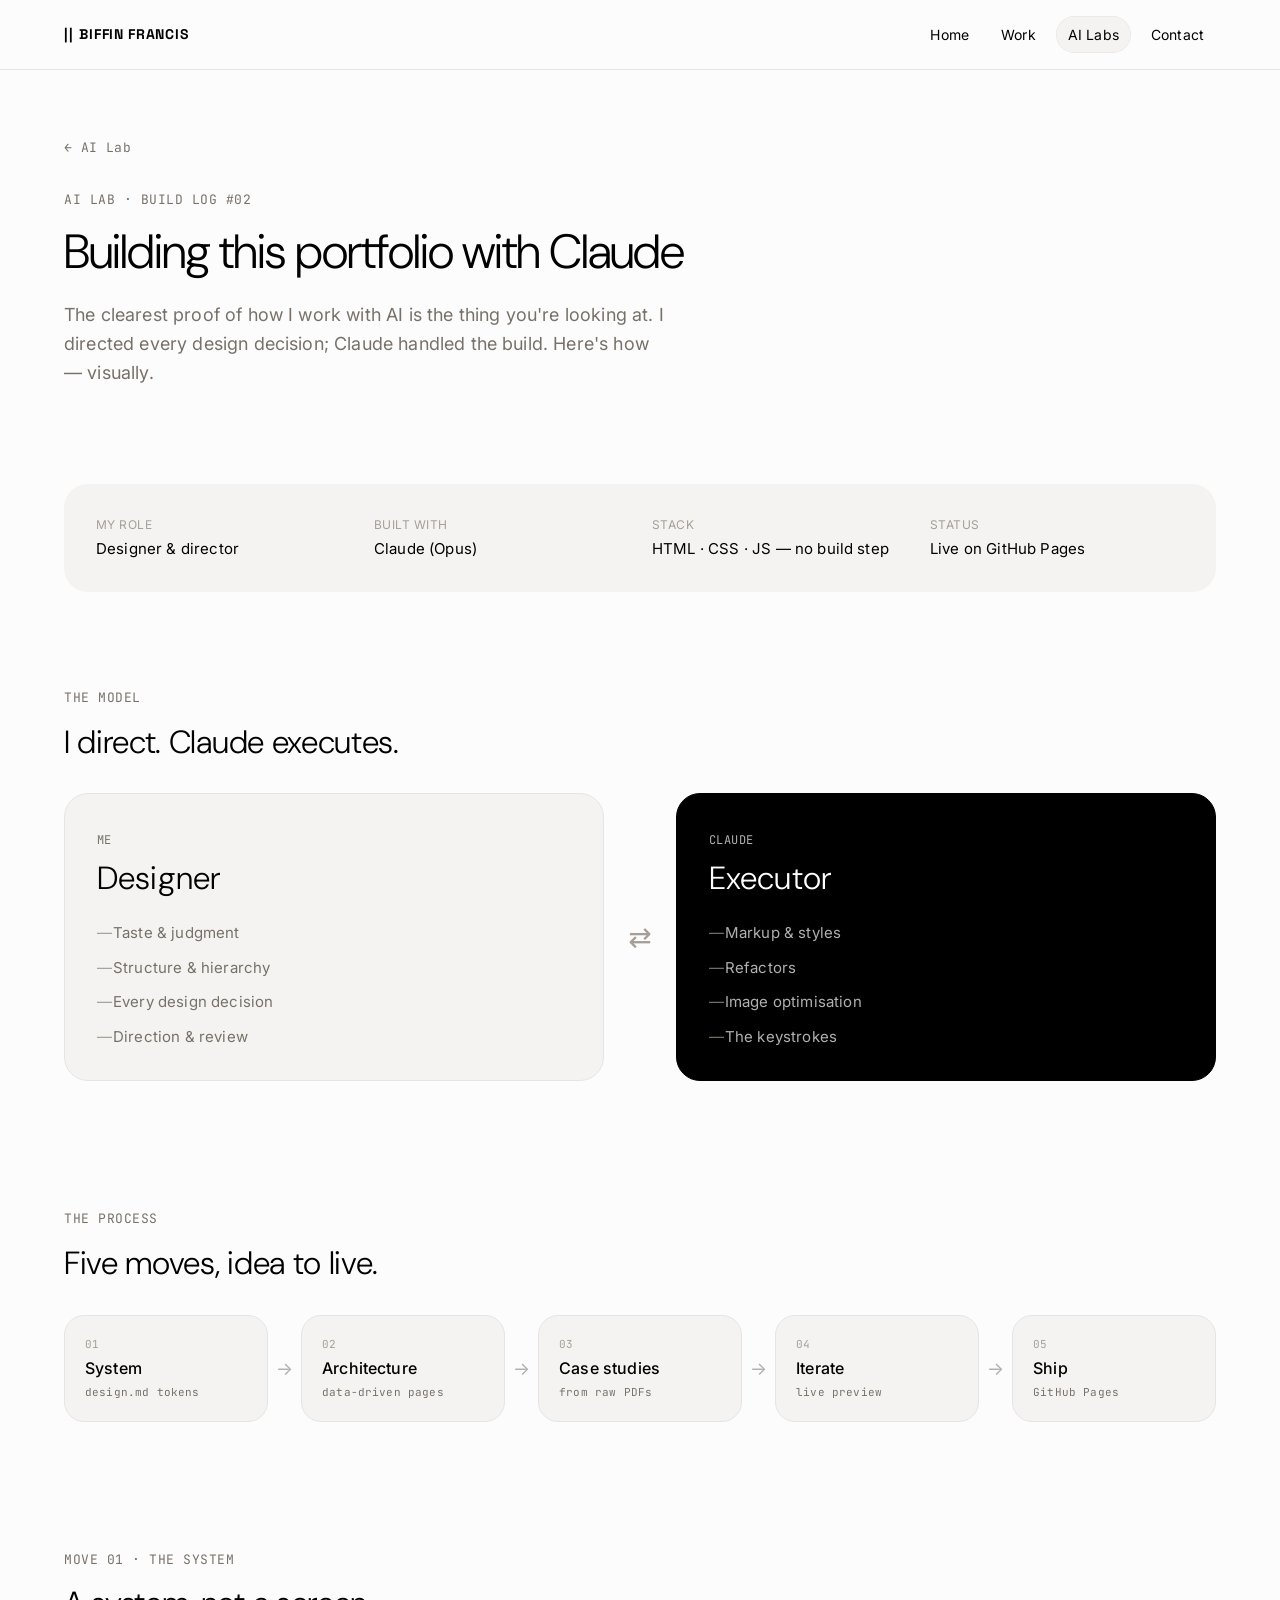
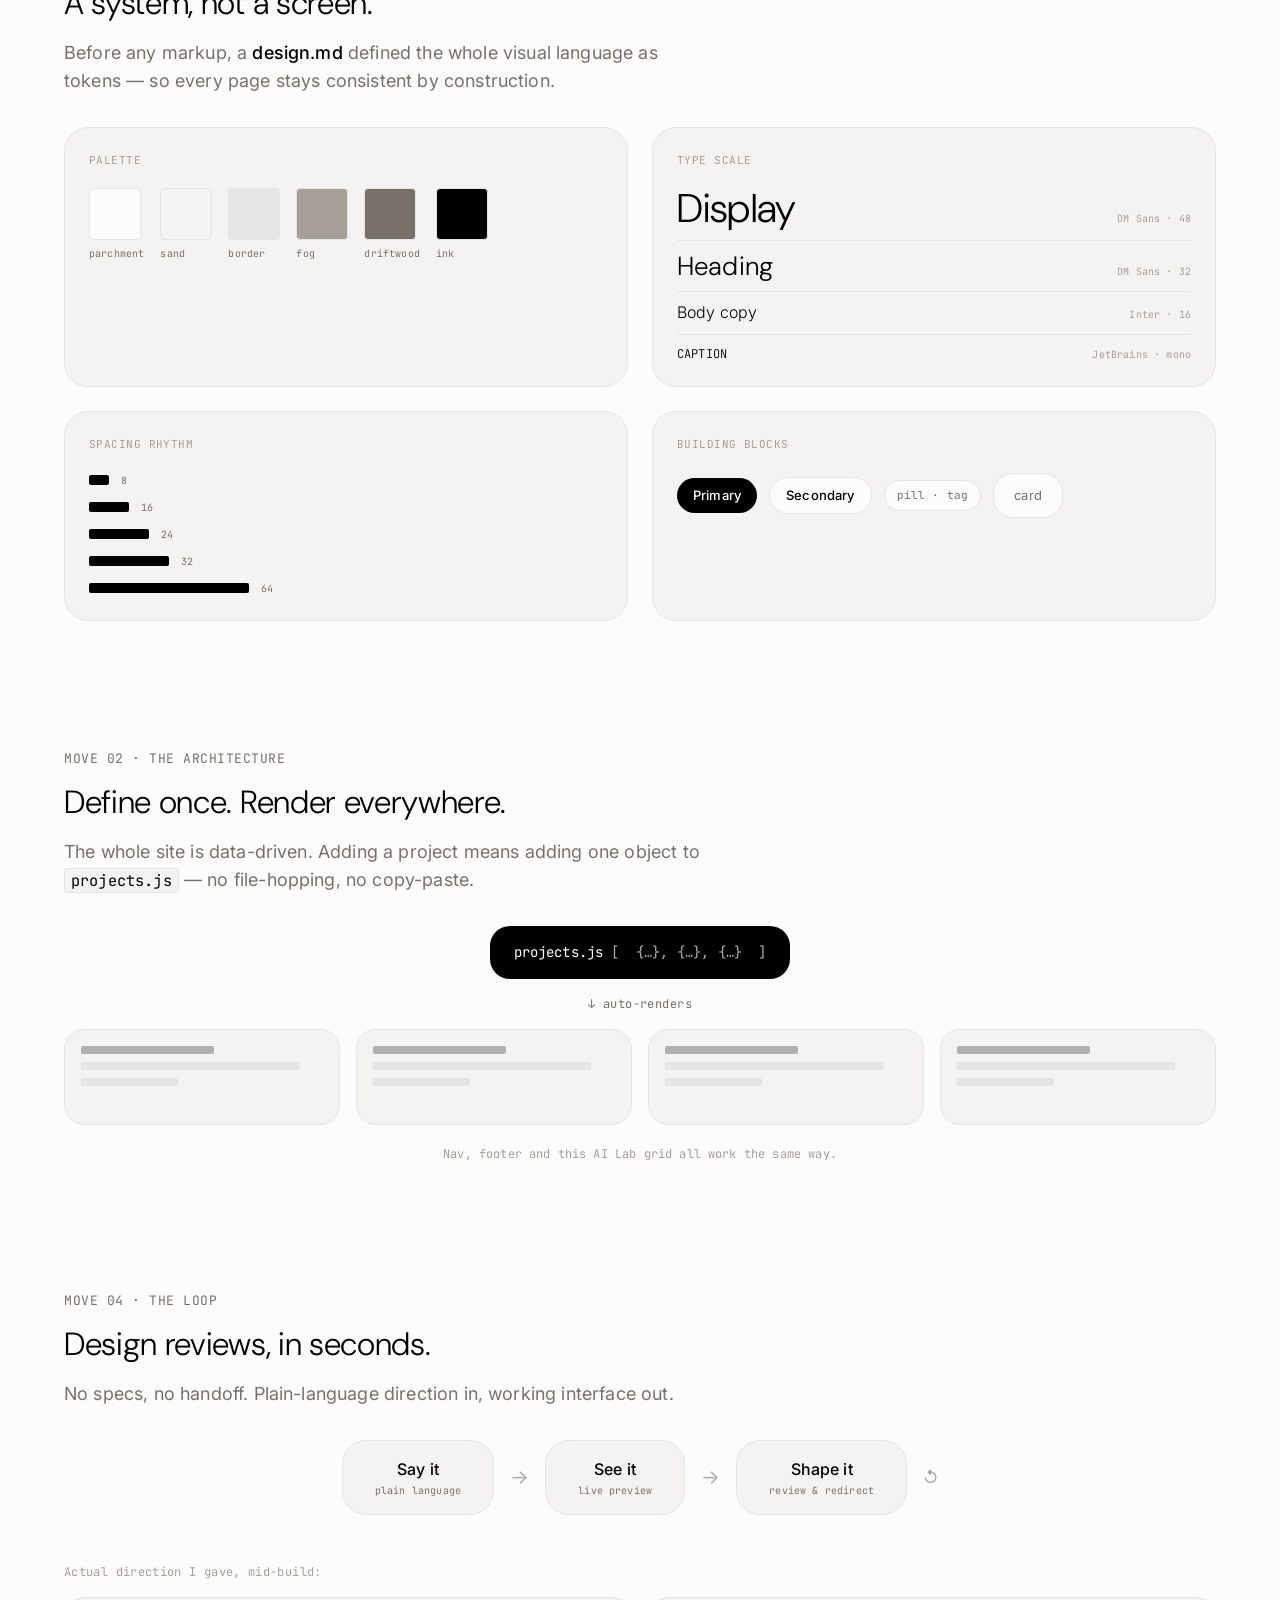
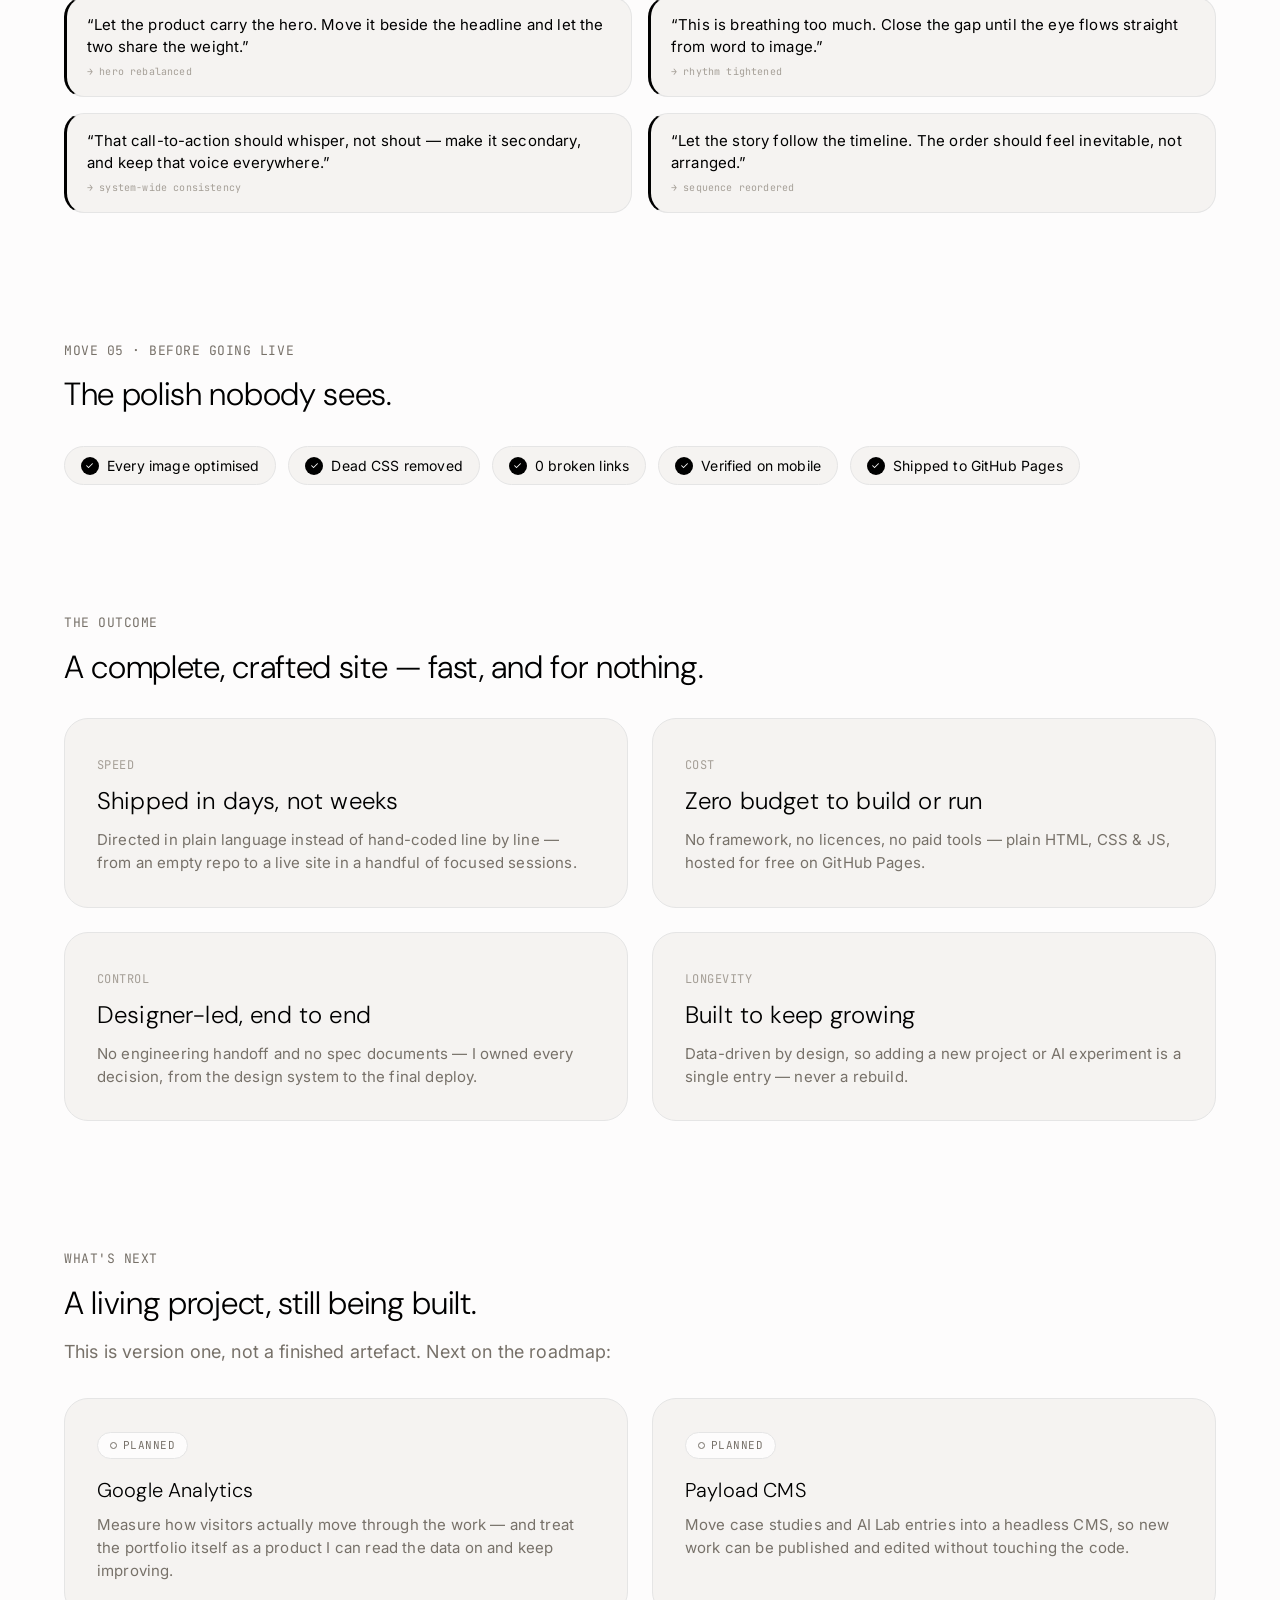
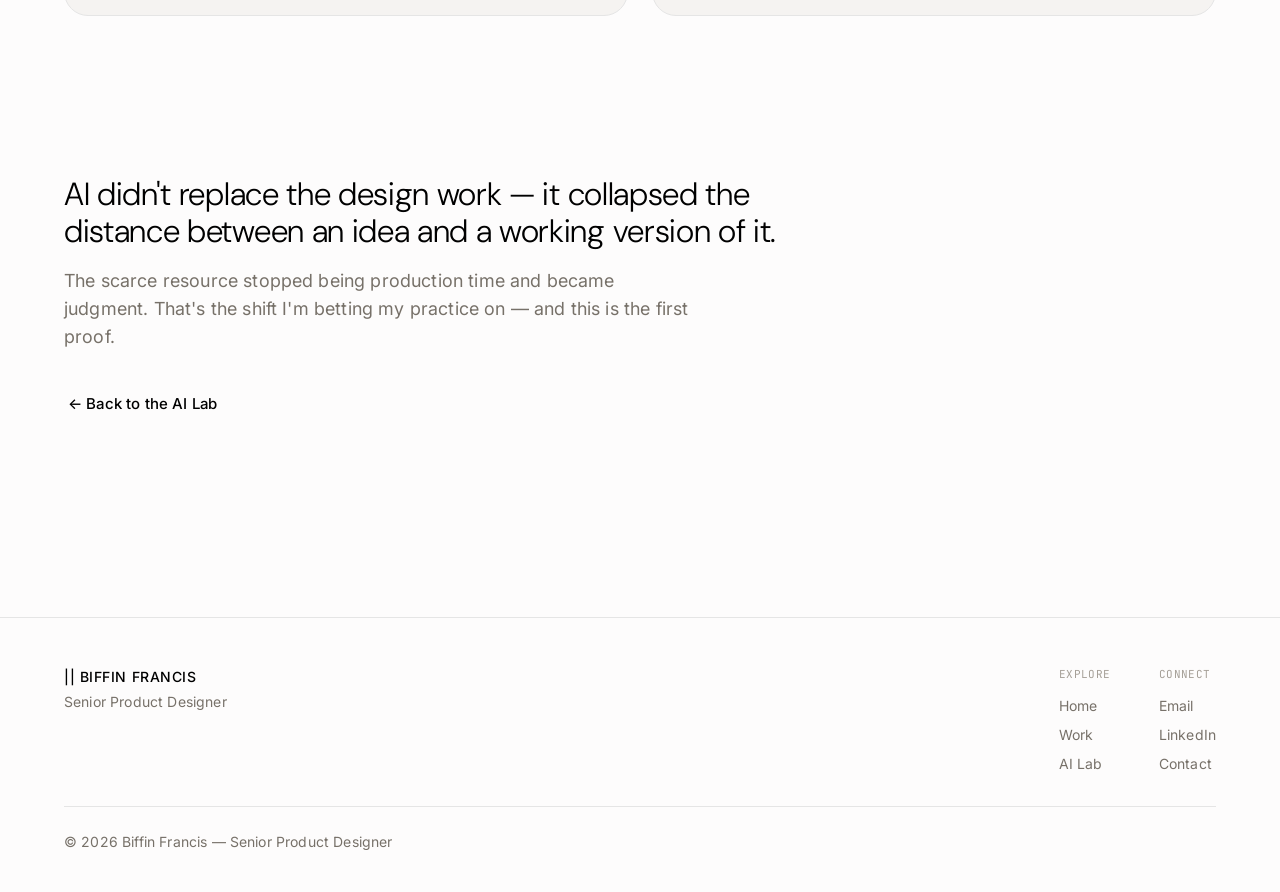
==== commit 54b32fbc: "Add SEO scaffolding, WebP images, and scale-proof footer SEO: - Canonical + Open Graph + Twitter Car" ====
--- a/ai-portfolio.html
+++ b/ai-portfolio.html
@@ -3,12 +3,31 @@
 <head>
   <meta charset="UTF-8" />
   <meta name="viewport" content="width=device-width, initial-scale=1.0" />
+  <link rel="icon" href="/favicon.ico" sizes="any" />
+  <link rel="icon" href="/favicon.svg" type="image/svg+xml" />
+  <link rel="apple-touch-icon" href="/apple-touch-icon.png" />
+  <link rel="manifest" href="/site.webmanifest" />
+  <meta name="theme-color" content="#fdfcfc" />
   <title>Building this portfolio with Claude — Biffin Francis</title>
   <meta name="description" content="A visual build log: how this portfolio was designed and built with Claude — from a design system to a data-driven site, shown step by step." />
   <link rel="preconnect" href="https://fonts.googleapis.com" />
   <link rel="preconnect" href="https://fonts.gstatic.com" crossorigin />
   <link href="https://fonts.googleapis.com/css2?family=DM+Sans:wght@300&family=Inter:wght@400;500&family=Space+Grotesk:wght@700&family=JetBrains+Mono&display=swap" rel="stylesheet" />
   <link rel="stylesheet" href="styles.css" />
+  <link rel="canonical" href="https://biffin.github.io/ai-portfolio.html" />
+  <meta property="og:type" content="article" />
+  <meta property="og:site_name" content="Biffin Francis" />
+  <meta property="og:title" content="Building this portfolio with Claude — Biffin Francis" />
+  <meta property="og:description" content="A visual build log: how this portfolio was designed and built with Claude — from a design system to a data-driven site, shown step by step." />
+  <meta property="og:url" content="https://biffin.github.io/ai-portfolio.html" />
+  <meta property="og:image" content="https://biffin.github.io/images/og-cover.png" />
+  <meta property="og:image:width" content="1200" />
+  <meta property="og:image:height" content="630" />
+  <meta name="twitter:card" content="summary_large_image" />
+  <meta name="twitter:title" content="Building this portfolio with Claude — Biffin Francis" />
+  <meta name="twitter:description" content="A visual build log: how this portfolio was designed and built with Claude — from a design system to a data-driven site, shown step by step." />
+  <meta name="twitter:image" content="https://biffin.github.io/images/og-cover.png" />
+  <script type="application/ld+json">{"@context":"https://schema.org","@type":"CreativeWork","name":"Building this portfolio with Claude — Biffin Francis","headline":"Building this portfolio with Claude","url":"https://biffin.github.io/ai-portfolio.html","image":"https://biffin.github.io/images/og-cover.png","description":"A visual build log: how this portfolio was designed and built with Claude — from a design system to a data-driven site, shown step by step.","author":{"@type":"Person","name":"Biffin Francis","url":"https://biffin.github.io/"}}</script>
 </head>
 <body>
   <div id="site-nav"></div>
@@ -302,7 +321,10 @@
     </section>
   </main>
 
-  <div id="site-footer"></div>
+  <div id="site-footer">
+    <!-- Static fallback: crawlable links for non-JS clients; main.js replaces this for visitors -->
+    <nav class="footer-fallback" aria-label="Site links"><a href="index.html">Home</a><a href="work.html">Work</a><a href="ai.html">AI Lab</a><a href="project-credi8.html">Credi8</a><a href="project-sunlife.html">Sunlife</a><a href="project-helpshift.html">Helpshift</a><a href="project-bridgeathletic.html">BridgeAthletic</a><a href="project-monash.html">Monash</a><a href="project-infillcube.html">Infillcube</a><a href="ai-portfolio.html">Building this portfolio with Claude</a><a href="ai-ux-research.html">Usability testing with synthetic users</a></nav>
+  </div>
   <script src="main.js"></script>
 </body>
 </html>
--- a/styles.css
+++ b/styles.css
@@ -125,6 +125,7 @@
 /* =========================================================================
    Navigation (injected by main.js)
    ========================================================================= */
+#site-nav { display: contents; }
 .nav {
   position: sticky;
   top: 0;
@@ -232,15 +233,64 @@
 }
 
 /* =========================================================================
+   Trust bar — muted client/employer logos under the hero
+   ========================================================================= */
+.trustbar {
+  padding: var(--spacing-32) 0 var(--spacing-48);
+}
+.trustbar__label {
+  font-family: var(--font-mono);
+  font-size: 12px;
+  letter-spacing: 0.04em;
+  text-transform: uppercase;
+  color: var(--color-fog);
+  margin-bottom: var(--spacing-24);
+}
+.trustbar__logos {
+  display: flex;
+  align-items: center;
+  justify-content: space-between;
+  flex-wrap: wrap;
+  gap: var(--spacing-32) var(--spacing-40);
+}
+.trust-logo {
+  width: auto;
+  opacity: 0.5;
+  filter: grayscale(100%);
+  transition: opacity 0.2s ease;
+}
+.trust-logo:hover { opacity: 0.85; }
+/* Per-logo optical sizing so single-line and stacked marks read equal weight */
+.trust-logo--credi8         { height: 26px; }
+.trust-logo--sunlife        { height: 44px; }
+.trust-logo--talentnet      { height: 26px; }
+.trust-logo--helpshift      { height: 33px; }
+.trust-logo--bridgeathletic { height: 40px; }
+.trust-logo--monash         { height: 42px; }
+.trust-logo--infillcube     { height: 40px; }
+
+@media (max-width: 640px) {
+  .trustbar__logos { justify-content: flex-start; }
+  .trust-logo--credi8         { height: 22px; }
+  .trust-logo--sunlife        { height: 38px; }
+  .trust-logo--talentnet      { height: 22px; }
+  .trust-logo--helpshift      { height: 28px; }
+  .trust-logo--bridgeathletic { height: 34px; }
+  .trust-logo--monash         { height: 36px; }
+  .trust-logo--infillcube     { height: 34px; }
+}
+
+/* =========================================================================
    Hero (asymmetric: left headline + CTA, right body)
    ========================================================================= */
-.hero { position: relative; overflow: hidden; }
+.hero { position: relative; overflow: hidden; display: flex; align-items: center; min-height: 64vh; }
 .hero__grid {
+  width: 100%;
   display: grid;
   grid-template-columns: 1.1fr 0.9fr;
   gap: var(--spacing-48);
   align-items: center;
-  padding: var(--spacing-96) 0;
+  padding: var(--spacing-64) 0;
 }
 .hero__cta { display: flex; gap: var(--spacing-12); margin-top: var(--spacing-32); flex-wrap: wrap; }
 .hero__intro { color: var(--color-driftwood); font-size: var(--text-subheading); line-height: 1.6; }
@@ -330,17 +380,47 @@
 .footer__inner {
   max-width: var(--page-max-width);
   margin: 0 auto;
-  padding: var(--spacing-40) var(--spacing-24);
-  display: flex;
-  align-items: center;
-  justify-content: space-between;
-  flex-wrap: wrap;
-  gap: var(--spacing-16);
+  padding: var(--spacing-48) var(--spacing-24) var(--spacing-40);
   color: var(--color-driftwood);
   font-size: 14px;
 }
-.footer__links { display: flex; gap: var(--spacing-16); }
-.footer__links a:hover { color: var(--color-midnight-ink); }
+.footer__top {
+  display: flex;
+  justify-content: space-between;
+  align-items: flex-start;
+  flex-wrap: wrap;
+  gap: var(--spacing-40);
+}
+.footer__brand { display: flex; flex-direction: column; gap: var(--spacing-4); }
+.footer__brand-name {
+  font-weight: 500;
+  letter-spacing: 0.04em;
+  color: var(--color-midnight-ink);
+}
+.footer__brand-role { color: var(--color-driftwood); }
+.footer__nav { display: flex; gap: var(--spacing-48); }
+.footer__col { display: flex; flex-direction: column; gap: var(--spacing-8); }
+.footer__h {
+  font-family: var(--font-mono);
+  font-size: 11px;
+  text-transform: uppercase;
+  letter-spacing: 0.04em;
+  color: var(--color-fog);
+  margin-bottom: var(--spacing-4);
+}
+.footer__col a { color: var(--color-driftwood); }
+.footer__col a:hover { color: var(--color-midnight-ink); }
+.footer__bar {
+  margin-top: var(--spacing-32);
+  padding-top: var(--spacing-24);
+  border-top: 1px solid var(--color-ash-border);
+}
+/* Static fallback links (crawlable without JS; main.js replaces them for visitors) */
+.footer-fallback { position: absolute; width: 1px; height: 1px; overflow: hidden; clip: rect(0 0 0 0); }
+@media (max-width: 640px) {
+  .footer__top { gap: var(--spacing-32); }
+  .footer__nav { gap: var(--spacing-32); }
+}
 
 /* --- Utilities --- */
 .stack-8 > * + * { margin-top: var(--spacing-8); }
@@ -526,11 +606,131 @@
 
 .case-divider { border: none; border-top: 1px solid var(--color-ash-border); }
 
+/* Metric bars — survey / post-launch readouts (project-bridgeathletic) */
+.metric-list { display: flex; flex-direction: column; gap: var(--spacing-16); margin: var(--spacing-24) 0; }
+.metric {
+  display: grid;
+  grid-template-columns: 1fr 120px auto;
+  align-items: center;
+  gap: var(--spacing-16);
+}
+.metric__label { color: var(--color-driftwood); font-size: 15px; }
+.metric__bar { height: 6px; border-radius: 999px; background: var(--color-ash-border); overflow: hidden; }
+.metric__fill { display: block; height: 100%; border-radius: 999px; background: var(--color-midnight-ink); }
+.metric__val { font-family: var(--font-mono); font-size: 18px; color: var(--color-midnight-ink); white-space: nowrap; text-align: right; }
+.metric__val small { font-size: 12px; color: var(--color-fog); }
+
+/* Persona cards (project-bridgeathletic) */
+.persona-grid { display: grid; grid-template-columns: 1fr 1fr; gap: var(--spacing-24); margin-top: var(--spacing-24); }
+.persona {
+  border: 1px solid var(--color-ash-border);
+  border-radius: var(--radius-cards);
+  padding: var(--spacing-24);
+  background: var(--color-parchment-white);
+}
+.persona__tag { font-family: var(--font-mono); font-size: 11px; letter-spacing: 0.06em; text-transform: uppercase; color: var(--color-fog); }
+.persona__name { font-size: var(--text-subheading); font-weight: 500; margin-top: var(--spacing-4); }
+.persona__desc { color: var(--color-driftwood); font-size: 15px; margin-top: var(--spacing-8); }
+.persona__sub { display: block; font-family: var(--font-mono); font-size: 11px; color: var(--color-fog); margin-top: var(--spacing-8); }
+.persona__cols { display: grid; grid-template-columns: 1fr 1fr; gap: var(--spacing-24); margin-top: var(--spacing-16); }
+.persona__h { font-family: var(--font-mono); font-size: 11px; letter-spacing: 0.04em; text-transform: uppercase; color: var(--color-fog); }
+.persona__cols ul { list-style: none; display: flex; flex-direction: column; gap: var(--spacing-8); margin-top: var(--spacing-8); }
+.persona__cols li { color: var(--color-driftwood); font-size: 14px; padding-left: var(--spacing-16); position: relative; }
+.persona__cols li::before { content: "·"; position: absolute; left: var(--spacing-4); color: var(--color-fog); }
+
+/* Design-system showcase (project-bridgeathletic) */
+.bds { display: flex; flex-direction: column; gap: var(--spacing-40); margin-top: var(--spacing-24); }
+.bds-h { font-family: var(--font-mono); font-size: 11px; letter-spacing: 0.06em; text-transform: uppercase; color: var(--color-fog); margin-bottom: var(--spacing-16); }
+
+/* Principles */
+.bds-principles { display: grid; grid-template-columns: repeat(3, 1fr); gap: var(--spacing-16); }
+.bds-principle { border: 1px solid var(--color-ash-border); border-radius: var(--radius-cards); padding: var(--spacing-20); }
+.bds-principle__num { font-family: var(--font-mono); font-size: 12px; color: var(--color-fog); }
+.bds-principle__title { display: block; font-weight: 500; font-size: 16px; margin-top: var(--spacing-8); }
+.bds-principle__desc { color: var(--color-driftwood); font-size: 14px; margin-top: var(--spacing-8); }
+
+/* Colour cards */
+.bds-swatches { display: grid; grid-template-columns: repeat(4, 1fr); gap: var(--spacing-12); }
+.bds-swatch { border: 1px solid var(--color-ash-border); border-radius: var(--radius-cards); overflow: hidden; }
+.bds-swatch__chip { display: block; height: 60px; }
+.bds-swatch__chip--bright { box-shadow: inset 0 0 0 1px rgba(0, 0, 0, 0.06); }
+.bds-swatch__meta { display: flex; flex-direction: column; gap: 2px; padding: var(--spacing-12); }
+.bds-swatch__role { font-size: 14px; font-weight: 500; color: var(--color-midnight-ink); }
+.bds-swatch__use { font-size: 12px; color: var(--color-driftwood); }
+.bds-swatch__hex { font-family: var(--font-mono); font-size: 11px; color: var(--color-fog); margin-top: var(--spacing-4); }
+
+/* Type scale */
+.bds-type { display: flex; flex-direction: column; }
+.bds-type__row { display: flex; align-items: baseline; justify-content: space-between; gap: var(--spacing-24); padding: var(--spacing-12) 0; border-bottom: 1px solid var(--color-ash-border); }
+.bds-type__row:last-child { border-bottom: none; }
+.bds-type__spec { font-family: 'Roboto Condensed', var(--font-inter); font-weight: 700; color: var(--color-midnight-ink); line-height: 1.1; min-width: 0; overflow: hidden; text-overflow: ellipsis; white-space: nowrap; }
+.bds-type__spec--t1   { font-size: 36px; }
+.bds-type__spec--h1   { font-size: 22px; }
+.bds-type__spec--h2   { font-size: 18px; }
+.bds-type__spec--h3   { font-size: 16px; }
+.bds-type__spec--h4   { font-size: 14px; }
+.bds-type__spec--body { font-size: 14px; font-weight: 500; }
+.bds-type__spec--cap  { font-size: 12px; letter-spacing: 0.02em; }
+.bds-type__meta { font-family: var(--font-mono); font-size: 11px; color: var(--color-fog); white-space: nowrap; flex: none; }
+
+/* Dark component stage */
+.bds-stage {
+  background: #11111A;
+  border-radius: var(--radius-cardlarge);
+  padding: var(--spacing-32);
+  display: grid;
+  grid-template-columns: 1fr 1fr;
+  gap: var(--spacing-32);
+  font-family: 'Roboto Condensed', var(--font-inter);
+}
+.bds-stage__cell { display: flex; flex-direction: column; gap: var(--spacing-16); }
+.bds-stage__label { font-family: var(--font-mono); font-size: 11px; letter-spacing: 0.06em; text-transform: uppercase; color: rgba(255, 255, 255, 0.4); }
+
+/* Day selector */
+.bds-days { display: flex; gap: 6px; }
+.bds-day { flex: 1; display: flex; flex-direction: column; align-items: center; gap: 2px; padding: 8px 0 6px; border-radius: 12px; font-size: 13px; font-weight: 500; color: rgba(255, 255, 255, 0.55); background: #1c2430; }
+.bds-day--on { background: #A0FF6D; color: #11111A; font-weight: 700; }
+.bds-day__n { font-size: 13px; font-weight: 700; }
+.bds-day__dot { width: 4px; height: 4px; border-radius: 50%; background: #A0FF6D; }
+.bds-day--on .bds-day__dot { background: #11111A; }
+
+/* Buttons */
+.bds-btns { display: flex; flex-wrap: wrap; gap: 10px; }
+.bds-btn { font-family: inherit; font-size: 14px; font-weight: 700; padding: 11px 20px; border-radius: 12px; border: none; cursor: default; }
+.bds-btn--volt { background: #A0FF6D; color: #11111A; }
+.bds-btn--ghost { background: transparent; color: #fff; border: 1px solid rgba(255, 255, 255, 0.25); }
+
+/* Readiness ring + signal tags */
+.bds-ring { display: flex; align-items: center; gap: var(--spacing-20); }
+.bds-tags { display: flex; flex-wrap: wrap; gap: 8px; }
+.bds-tag { font-size: 12px; font-weight: 700; padding: 5px 12px; border-radius: 999px; color: #11111A; }
+
+/* List card */
+.bds-card { background: #252E3A; border-radius: 14px; padding: 14px 16px; display: flex; align-items: center; gap: 12px; }
+.bds-card__thumb { width: 38px; height: 38px; border-radius: 9px; background: #3C4553; flex: none; }
+.bds-card__text { display: flex; flex-direction: column; gap: 2px; margin-right: auto; }
+.bds-card__t { color: #fff; font-size: 14px; font-weight: 700; }
+.bds-card__s { color: rgba(255, 255, 255, 0.5); font-size: 12px; }
+.bds-card__stat { color: #A0FF6D; font-size: 13px; font-weight: 700; white-space: nowrap; }
+
 @media (max-width: 820px) {
   .project-grid { grid-template-columns: repeat(2, 1fr); }
   .case-overview { grid-template-columns: repeat(2, 1fr); }
   .case-block { grid-template-columns: 1fr; gap: var(--spacing-16); }
   .impact-proof { grid-template-columns: 1fr; gap: var(--spacing-24); }
+  .persona-grid { grid-template-columns: 1fr; }
+  .metric { grid-template-columns: 1fr 80px auto; gap: var(--spacing-12); }
+  .bds-principles { grid-template-columns: 1fr; }
+  .bds-swatches { grid-template-columns: repeat(2, 1fr); }
+  .bds-stage { grid-template-columns: 1fr; gap: var(--spacing-24); padding: var(--spacing-24); }
+}
+
+@media (max-width: 560px) {
+  .persona__cols { grid-template-columns: 1fr; gap: var(--spacing-16); }
+  .metric { grid-template-columns: 1fr auto; }
+  .metric__bar { display: none; }
+  .bds-type__spec--t1 { font-size: 28px; }
+  .bds-type__spec--h1 { font-size: 20px; }
 }
 
 /* Phones: one project per row (must come after the 820px rule to win the cascade) */
@@ -912,16 +1112,16 @@
 .metricrow--total { border-bottom: none; padding-bottom: 0; }
 .metricrow--total .metricrow__k, .metricrow--total .metricrow__v { font-size: 15px; color: var(--color-midnight-ink); font-weight: 500; }
 
-/* --- Metric explainer ladder (build log #02) --- */
-.metrics { display: grid; grid-template-columns: repeat(3, 1fr); gap: var(--spacing-16); margin-top: var(--spacing-32); }
-.metric { background: var(--color-warm-sand); border: 1px solid var(--color-ash-border); border-radius: var(--radius-cards); padding: var(--spacing-24); }
-.metric--accent { background: var(--color-midnight-ink); border-color: var(--color-midnight-ink); }
-.metric__k { font-family: var(--font-mono); font-size: 12px; letter-spacing: 0.04em; text-transform: uppercase; color: var(--color-fog); }
-.metric__q { display: block; font-family: var(--font-waldenburg); font-weight: 300; font-size: 18px; line-height: 1.3; margin-top: var(--spacing-12); color: var(--color-midnight-ink); }
-.metric__s { display: block; font-family: var(--font-mono); font-size: 12px; color: var(--color-driftwood); margin-top: var(--spacing-12); }
-.metric--accent .metric__k { color: var(--color-silver-mist); }
-.metric--accent .metric__q { color: #fff; }
-.metric--accent .metric__s { color: var(--color-silver-mist); }
+/* --- Score explainer ladder (build log #02) --- */
+.scoredefs { display: grid; grid-template-columns: repeat(3, 1fr); gap: var(--spacing-16); margin-top: var(--spacing-32); }
+.scoredef { display: flex; flex-direction: column; background: var(--color-warm-sand); border: 1px solid var(--color-ash-border); border-radius: var(--radius-cards); padding: var(--spacing-24); }
+.scoredef--accent { background: var(--color-midnight-ink); border-color: var(--color-midnight-ink); }
+.scoredef__k { font-family: var(--font-mono); font-size: 12px; letter-spacing: 0.04em; text-transform: uppercase; color: var(--color-fog); }
+.scoredef__q { font-family: var(--font-waldenburg); font-weight: 300; font-size: 18px; line-height: 1.3; margin-top: var(--spacing-12); color: var(--color-midnight-ink); }
+.scoredef__s { font-family: var(--font-mono); font-size: 12px; color: var(--color-driftwood); margin-top: auto; padding-top: var(--spacing-12); }
+.scoredef--accent .scoredef__k { color: var(--color-silver-mist); }
+.scoredef--accent .scoredef__q { color: #fff; }
+.scoredef--accent .scoredef__s { color: var(--color-silver-mist); }
 
 /* --- Visual file tree (build log #02) --- */
 .filetree { background: var(--color-midnight-ink); border-radius: var(--radius-cardlarge); padding: var(--spacing-32); margin-top: var(--spacing-32); font-family: var(--font-mono); font-size: 13px; line-height: 1.5; max-width: 720px; }
@@ -953,7 +1153,7 @@
   .outcomes { grid-template-columns: 1fr; }
   .roadmap { grid-template-columns: 1fr; }
   .archetypes { grid-template-columns: repeat(2, 1fr); }
-  .metrics { grid-template-columns: 1fr; }
+  .scoredefs { grid-template-columns: repeat(2, 1fr); }
   .ingredients { grid-template-columns: repeat(2, 1fr); }
   .layer { flex-wrap: wrap; gap: var(--spacing-8); }
   .layer__name { min-width: 0; flex: 1 1 100%; }
@@ -965,4 +1165,5 @@
 }
 @media (max-width: 640px) {
   .fanout__cards { grid-template-columns: repeat(2, 1fr); }
-}
+  .scoredefs { grid-template-columns: 1fr; }
+}
